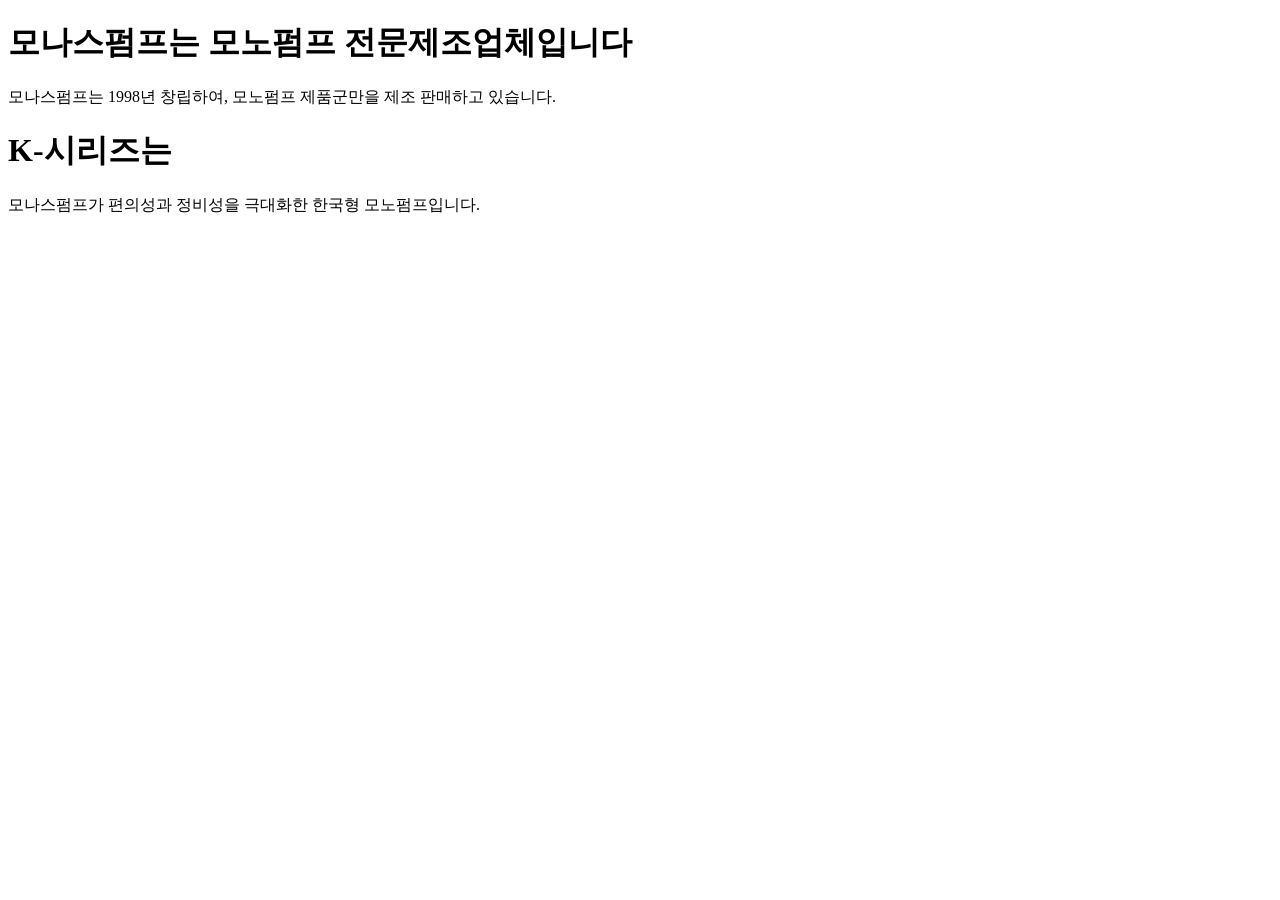
==== index.html @ 103b607b "test" ====
<!DOCTYPE html>
<html lang="ko">
<head>
    <meta charset="UTF-8">
    <meta name="viewport" content="width=device-width, initial-scale=1.0">
    <meta name="robots" content="noindex, nofollow">
    <title>모나스펌프 신규 홈페이지</title>
</head>
<body>
    <h1>모나스펌프는 모노펌프 전문제조업체입니다</h1>
    <div>모나스펌프는 1998년 창립하여, 모노펌프 제품군만을 제조 판매하고 있습니다.</div>
    <h1>K-시리즈는</h1>
    <div>모나스펌프가 편의성과 정비성을 극대화한 한국형 모노펌프입니다.</div>
</body>
</html>
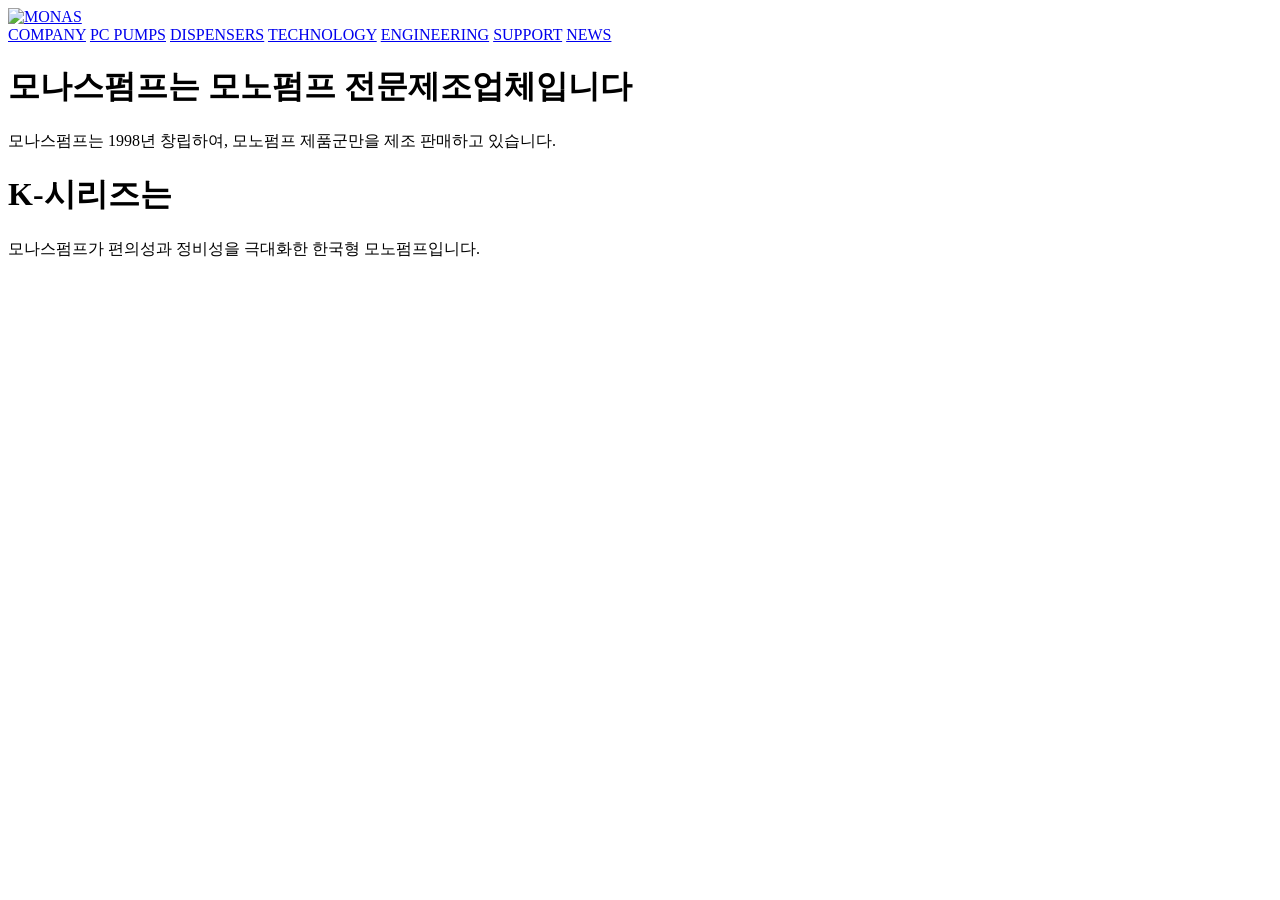
==== commit c41f55ec: "gnb" ====
--- a/index.html
+++ b/index.html
@@ -7,9 +7,13 @@
     <title>모나스펌프 신규 홈페이지</title>
 </head>
 <body>
-    <h1>모나스펌프는 모노펌프 전문제조업체입니다</h1>
-    <div>모나스펌프는 1998년 창립하여, 모노펌프 제품군만을 제조 판매하고 있습니다.</div>
-    <h1>K-시리즈는</h1>
-    <div>모나스펌프가 편의성과 정비성을 극대화한 한국형 모노펌프입니다.</div>
+    <div id="header-container"></div>
+    <main>
+        <h1>모나스펌프는 모노펌프 전문제조업체입니다</h1>
+        <div>모나스펌프는 1998년 창립하여, 모노펌프 제품군만을 제조 판매하고 있습니다.</div>
+        <h1>K-시리즈는</h1>
+        <div>모나스펌프가 편의성과 정비성을 극대화한 한국형 모노펌프입니다.</div>
+    </main>
+    <script src="assets/js/include.js"></script>
 </body>
 </html>
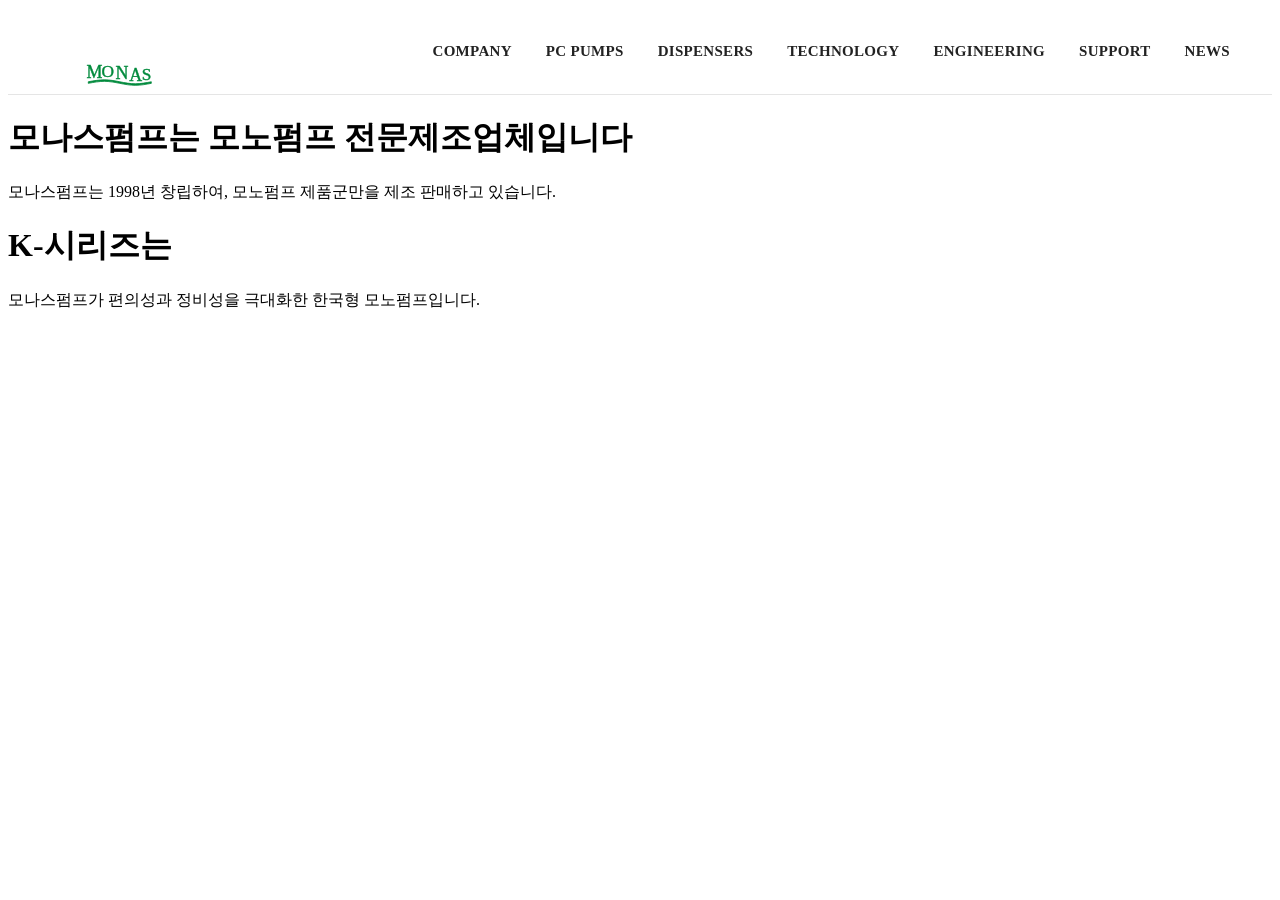
==== commit d1309c5e: "style.css" ====
--- a/index.html
+++ b/index.html
@@ -4,6 +4,7 @@
     <meta charset="UTF-8">
     <meta name="viewport" content="width=device-width, initial-scale=1.0">
     <meta name="robots" content="noindex, nofollow">
+    <link rel="stylesheet" href="css/style.css">
     <title>모나스펌프 신규 홈페이지</title>
 </head>
 <body>
--- a/css/style.css
+++ b/css/style.css
@@ -0,0 +1,41 @@
+.site-header {
+  width: 100%;
+  height: 86px;
+  background: #fff;
+  border-bottom: 1px solid #e5e5e5;
+}
+
+.header-inner {
+  max-width: 1440px;
+  height: 100%;
+  margin: 0 auto;
+  padding: 0 42px;
+  display: flex;
+  align-items: center;
+  justify-content: space-between;
+}
+
+.logo img {
+  width: 170px;
+  height: auto;
+  display: block;
+}
+
+.gnb {
+  display: flex;
+  align-items: center;
+  gap: 34px;
+}
+
+.gnb a {
+  font-size: 15px;
+  font-weight: 700;
+  letter-spacing: 0.02em;
+  color: #222;
+  text-decoration: none;
+  white-space: nowrap;
+}
+
+.gnb a:hover {
+  color: #008a3d;
+}
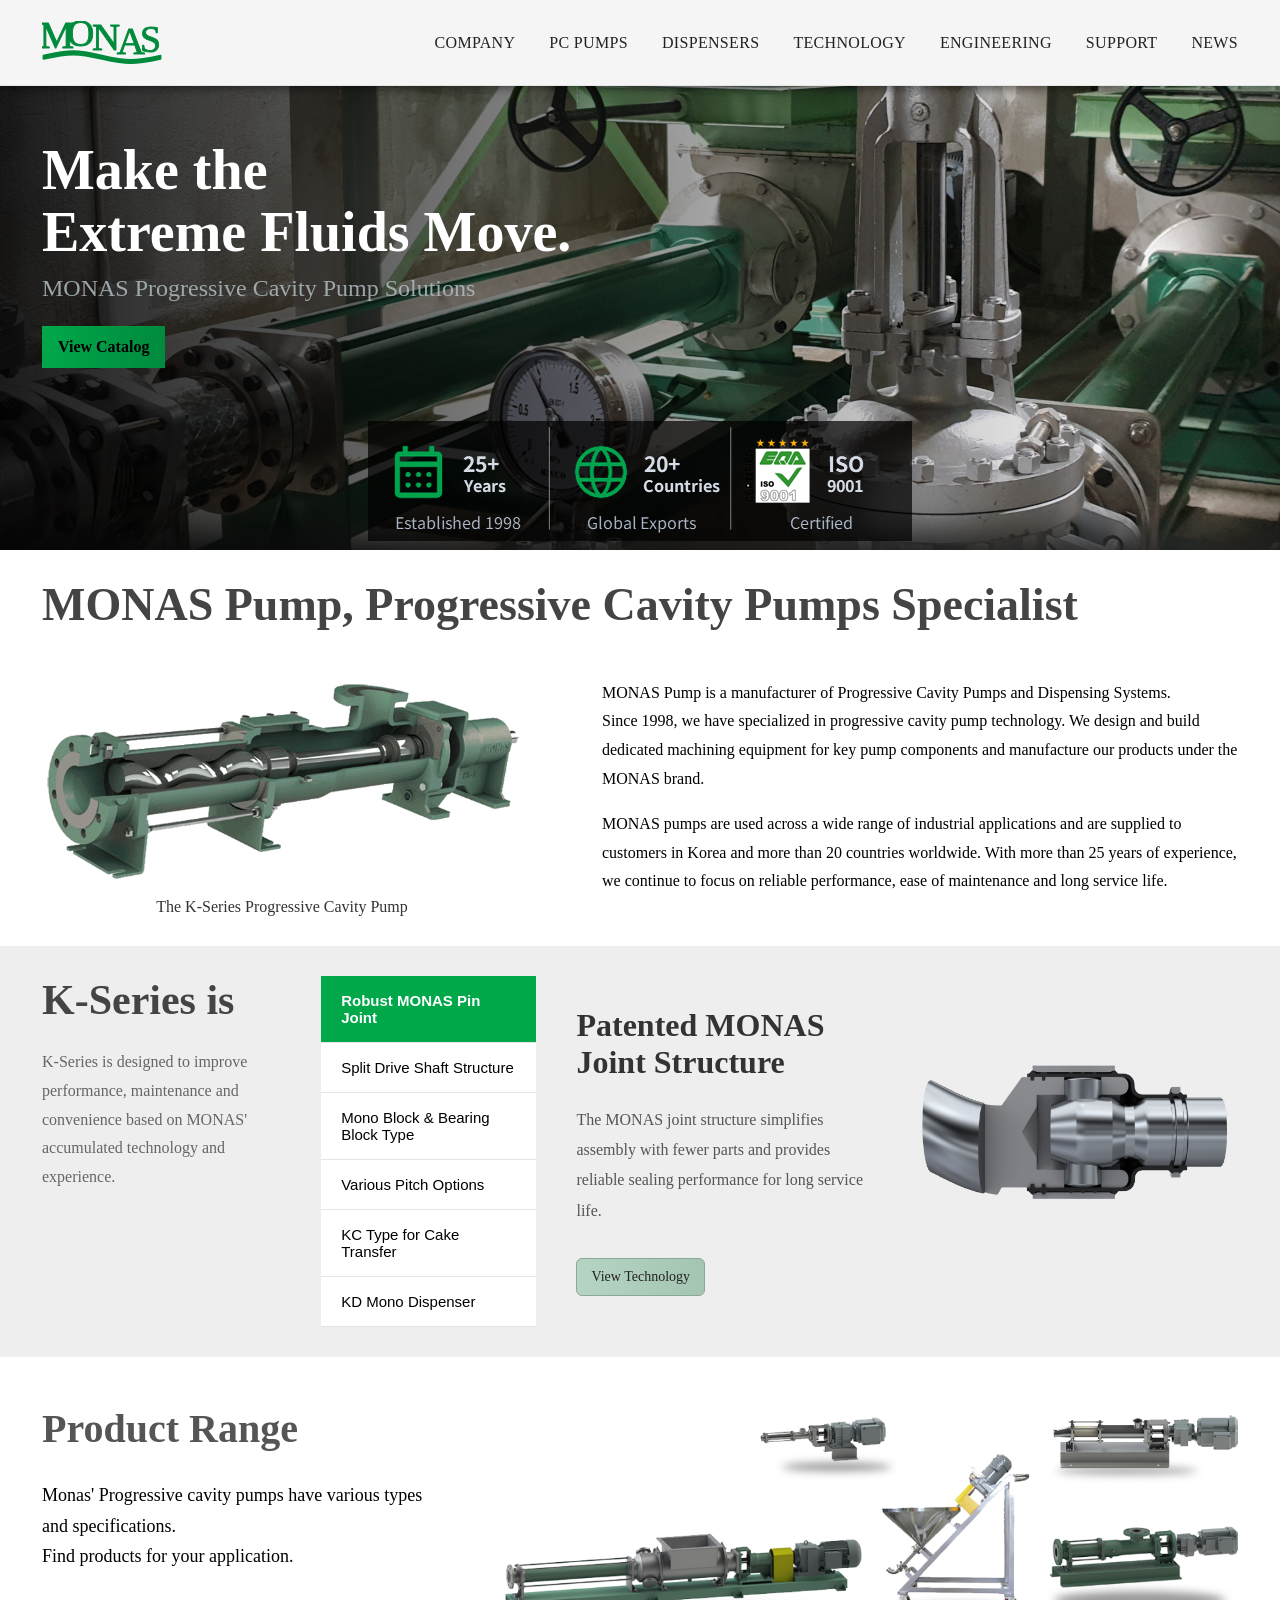
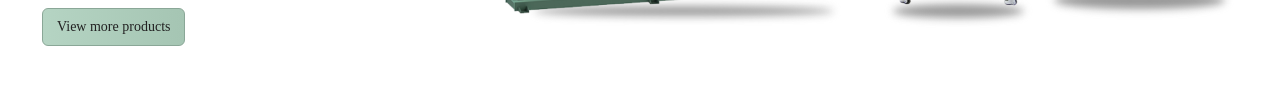
==== commit e8ac59ba: "main proto" ====
--- a/index.html
+++ b/index.html
@@ -4,17 +4,99 @@
     <meta charset="UTF-8">
     <meta name="viewport" content="width=device-width, initial-scale=1.0">
     <meta name="robots" content="noindex, nofollow">
-    <link rel="stylesheet" href="css/style.css">
+    <link rel="stylesheet" href="/assets/css/style.css">
     <title>모나스펌프 신규 홈페이지</title>
 </head>
 <body>
     <div id="header-container"></div>
-    <main>
-        <h1>모나스펌프는 모노펌프 전문제조업체입니다</h1>
-        <div>모나스펌프는 1998년 창립하여, 모노펌프 제품군만을 제조 판매하고 있습니다.</div>
-        <h1>K-시리즈는</h1>
-        <div>모나스펌프가 편의성과 정비성을 극대화한 한국형 모노펌프입니다.</div>
+    <main class="main">
+        <section class="hero">
+            <div class="container">
+                <div class="hero-content">
+                    <h1>Make the<br>Extreme Fluids Move.</h1>
+                    <p>MONAS Progressive Cavity Pump Solutions</p>
+                    <a href="/support/" class="btn">View Catalog</a>
+                </div>
+            </div>
+        </section>
+        <section class="intro">
+            <div class="container">
+                <div class="intro-header">
+                    <h2>MONAS Pump, Progressive Cavity Pumps Specialist</h2>
+                </div>
+                <div class="intro-body">
+                    <div class="intro-image">
+                        <img src="/assets/img/main_gif.gif" alt="MONAS K-Series Progressive Cavity Pump">
+                        <p>The K-Series Progressive Cavity Pump</p>
+                    </div>
+                    <div class="intro-content">
+                        <p>MONAS Pump is a manufacturer of Progressive Cavity Pumps and Dispensing Systems.<br>
+                        Since 1998, we have specialized in progressive cavity pump technology.
+                        We design and build dedicated machining equipment for key pump components and manufacture our products under the MONAS brand.</p>
+                        <p>MONAS pumps are used across a wide range of industrial applications and are supplied to customers in Korea and more than 20 countries worldwide. With more than 25 years of experience, we continue to focus on reliable performance, ease of maintenance and long service life.</p>
+                    </div>
+                </div>
+            </div>
+        </section>
+        <section class="k-series">
+            <div class="container k-series-layout">
+
+                <div class="k-series-intro">
+                    <h2>K-Series is</h2>
+                    <p>
+                        K-Series is designed to improve performance, maintenance and convenience based on MONAS' accumulated technology and experience.
+                    </p>
+                </div>
+
+                <div class="k-series-tabs">
+                    <button class="active">Robust MONAS Pin Joint</button>
+                    <button>Split Drive Shaft Structure</button>
+                    <button>Mono Block & Bearing Block Type</button>
+                    <button>Various Pitch Options</button>
+                    <button>KC Type for Cake Transfer</button>
+                    <button>KD Mono Dispenser</button>
+                </div>
+
+                <div class="k-series-detail">
+                    <div class="k-series-text">
+                        <h3>Patented MONAS Joint Structure</h3>
+                        <p>
+                            The MONAS joint structure simplifies assembly with fewer parts and provides reliable sealing performance for long service life.
+                        </p>
+                        <a href="/technology/" class="btn-outline">View Technology</a>
+                    </div>
+
+                    <div class="k-series-image">
+                        <img src="/assets/img/k-series/joint.png" alt="MONAS joint structure">
+                    </div>
+                </div>
+
+            </div>
+        </section>
+        <section class="product-range">
+            <div class="container product-range-layout">
+
+                <div class="product-range-content">
+                    <h2>Product Range</h2>
+
+                    <p>
+                        Monas' Progressive cavity pumps have various types and specifications.<br>
+                        Find products for your application.
+                    </p>
+
+                    <a href="/pc-pumps/" class="btn-outline">
+                        View more products
+                    </a>
+                </div>
+
+                <div class="product-range-image">
+                    <img src="/assets/img/products/range.png" alt="K-Series Product Range">
+                </div>
+
+            </div>
+        </section>
     </main>
-    <script src="assets/js/include.js"></script>
+    <div id="footer-container"></div>
+    <script src="/assets/js/include.js"></script>
 </body>
 </html>
--- a/assets/css/style.css
+++ b/assets/css/style.css
@@ -0,0 +1,288 @@
+* {
+    margin: 0;
+    padding: 0;
+    box-sizing: border-box;
+}
+
+.site-header {
+  position: fixed;
+  top: 0;
+  left: 0;
+  z-index: 1000;
+  width: 100%;
+  height: 86px;
+  background: #f5f5f5;
+  border-bottom: 1px solid #e5e5e5;
+  box-shadow: 0 2px 10px rgba(0,0,0,0.5);
+}
+
+.container {
+  max-width: 1440px;
+  margin: 0 auto;
+  padding-left: 42px;
+  padding-right: 42px;
+}
+
+.header-inner {
+  height: 100%;
+  display: flex;
+  align-items: center;
+  justify-content: space-between;
+}
+
+.logo img {
+  width: 120px;
+  height: auto;
+  display: block;
+}
+
+.gnb {
+  display: flex;
+  align-items: center;
+  gap: 34px;
+}
+
+.gnb a {
+  font-size: 16px;
+  font-weight: 500;
+  letter-spacing: 0.02em;
+  color: #222;
+  text-decoration: none;
+  white-space: nowrap;
+}
+
+.gnb a:hover {
+  color: #008a3d;
+}
+
+.hero {
+  min-height: 550px;
+  background-image: url("/assets/img/hero/mv.png");
+  background-size: cover;
+  background-position: center;
+}
+
+.hero .container {
+  height: 550px;
+  display: flex;
+  align-items: flex-start;
+  padding-top: 140px;
+}
+
+.hero-content {
+  max-width: 650px;
+}
+
+.hero-content h1 {
+  font-size: 56px;
+  font-weight: 800;
+  line-height: 1.1;
+  color: white;
+  margin-bottom: 12px;
+}
+
+.hero-content p {
+    font-size: 24px;
+    color: rgba(178, 188, 190, 0.85);
+    margin-bottom: 24px;
+}
+
+.btn {
+  display: inline-block;
+  padding: 12px 16px;
+  background: linear-gradient(
+  90deg,
+  #00a84a,
+  #008a3d
+);
+  color: #000;
+  font-size: 16px;
+  font-weight: 700;
+  text-decoration: none;
+  border-radius: none;
+  transition: 0.2s ease;
+}
+
+.btn:hover {
+  background: #006f31;
+}
+
+.btn-outline {
+  display: inline-block;
+  padding: 10px 14px;
+  border: 1px solid #8aa797;
+  border-radius: 6px;
+  background: linear-gradient(
+  90deg,
+  #b5d4c3,
+  #a5c5b3
+  );
+  color: #222;
+  font-size: 14px;
+  font-weight: 400;
+  text-decoration: none;
+  border-radius: none;
+  transition: 0.2s ease;
+}
+
+.intro {
+  background-color: #fff;
+  padding: 30px 0;
+}
+
+.intro-header h2 {
+  font-size: 46px;
+  font-weight: 800;
+  line-height: 1.1;
+  color: #444;
+  margin-bottom: 48px;
+}
+
+.intro-body {
+  display: flex;
+  align-items: flex-start;
+  gap: 80px;
+}
+
+.intro-image {
+  font-size: 16px;
+  text-align: center;
+  color: #333;
+}
+
+.intro-image img {
+  width: 480px;
+  height: auto;
+  display: block;
+  margin-bottom: 12px;
+}
+
+.intro-content {
+  flex: 1;
+  line-height: 1.8;
+}
+
+.intro-content p {
+    margin-bottom: 16px;
+}
+
+.k-series {
+    padding: 30px 0;
+    background: #eee;
+}
+
+.k-series-layout {
+    display: flex;
+    gap: 40px;
+}
+
+.k-series-intro {
+    flex: 0 0 20%;
+}
+
+.k-series-intro h2 {
+    font-size: 42px;
+    font-weight: 800;
+    color: #444;
+    margin-bottom: 24px;
+}
+
+.k-series-intro p {
+    line-height: 1.8;
+    color: #666;
+}
+
+.k-series-tabs {
+    flex: 0 0 18%;
+}
+
+.k-series-tabs button {
+    width: 100%;
+    padding: 16px 20px;
+
+    text-align: left;
+
+    border: 0;
+    border-bottom: 1px solid #e5e5e5;
+
+    background: white;
+
+    font-size: 15px;
+    cursor: pointer;
+}
+
+.k-series-tabs button.active {
+    background: #00a84a;
+    color: white;
+    font-weight: 700;
+}
+
+.k-series-detail {
+    flex: 1;
+
+    display: flex;
+    align-items: center;
+    gap: 40px;
+}
+
+.k-series-text {
+    flex: 0 0 45%;
+}
+
+.k-series-text h3 {
+    font-size: 32px;
+    margin-bottom: 24px;
+    color: #333;
+}
+
+.k-series-text p {
+    line-height: 1.9;
+    color: #555;
+    margin-bottom: 32px;
+}
+
+.k-series-image {
+    flex: 1;
+}
+
+.k-series-image img {
+    width: 100%;
+    display: block;
+}
+
+.product-range {
+    background: #fff;
+    padding: 48px 0;
+}
+
+.product-range-layout {
+    display: flex;
+    align-items: center;
+    gap: 80px;
+}
+
+.product-range-content {
+    flex: 0 0 32%;
+}
+
+.product-range-content h2 {
+    font-size: 40px;
+    font-weight: 800;
+    color: #555;
+    margin-bottom: 28px;
+}
+
+.product-range-content p {
+    font-size: 18px;
+    line-height: 1.7;
+    margin-bottom: 36px;
+}
+
+.product-range-image {
+    flex: 1;
+}
+
+.product-range-image img {
+    width: 100%;
+    display: block;
+}
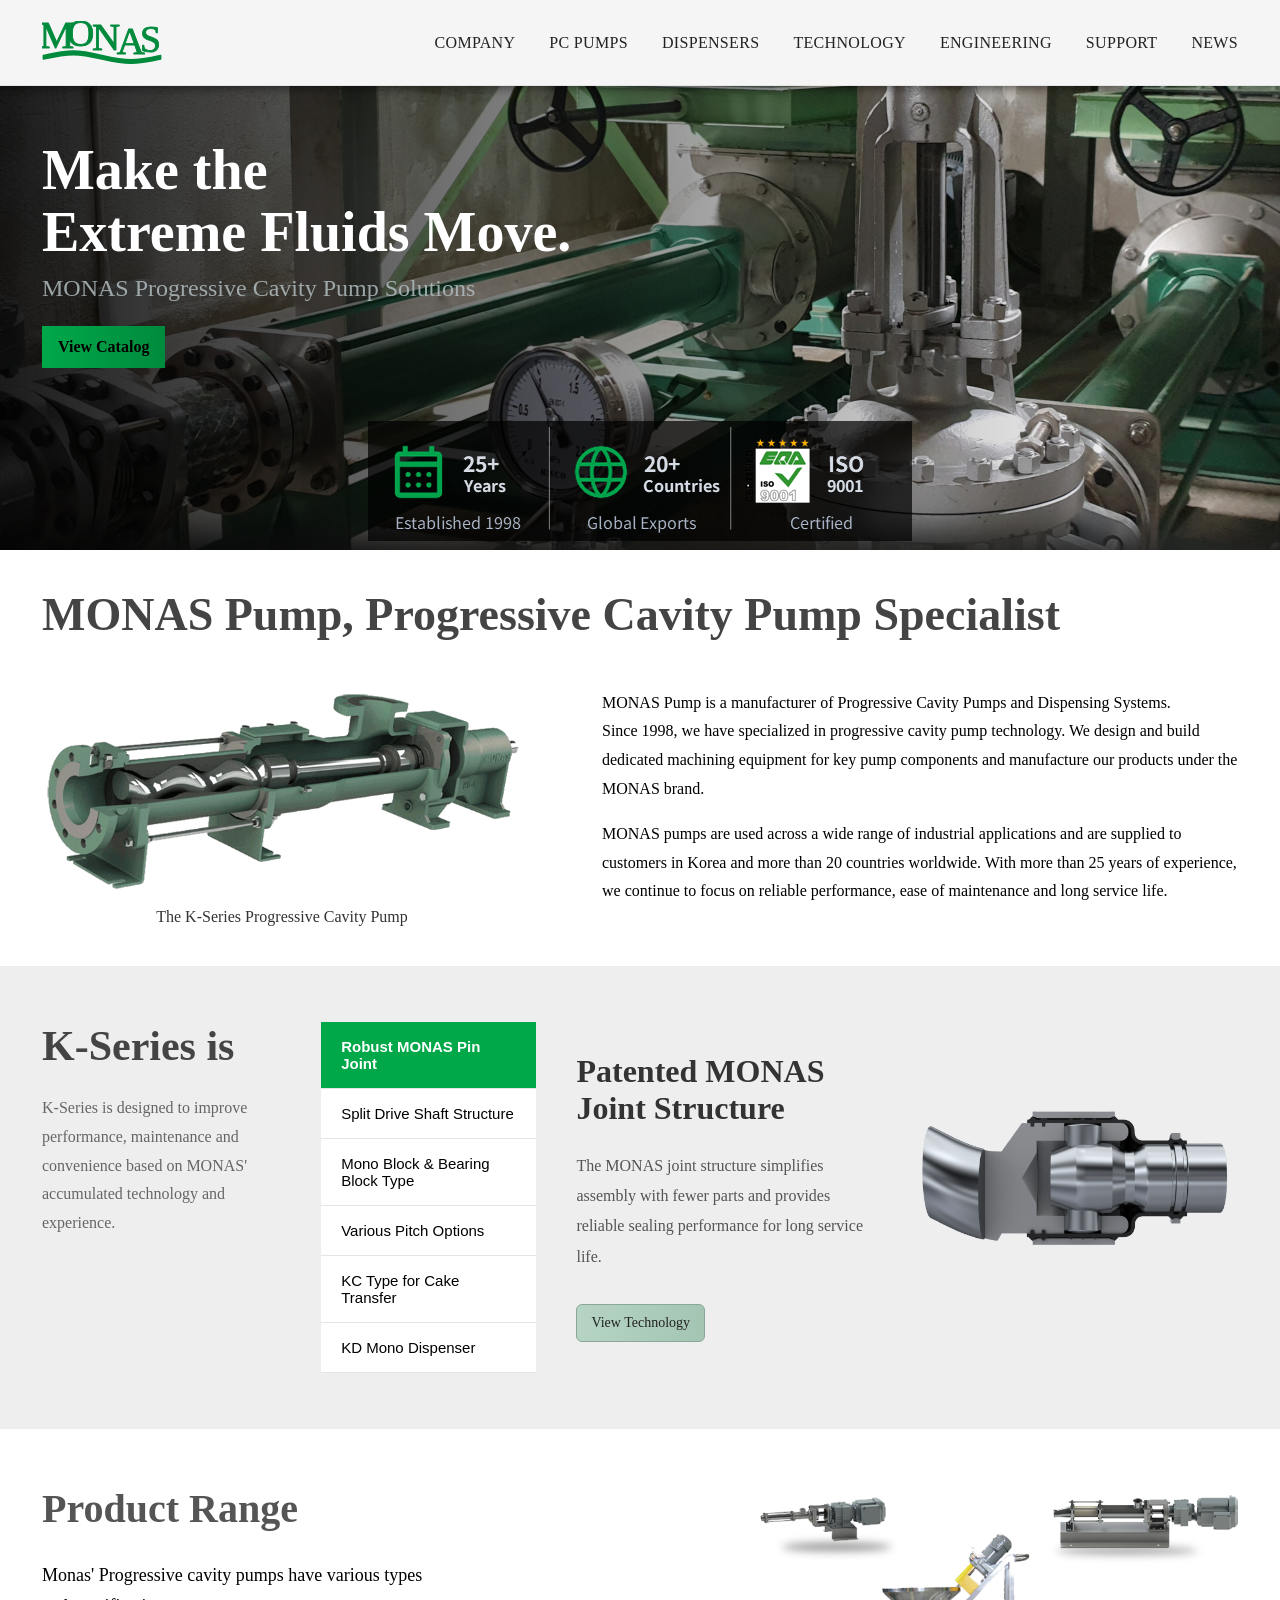
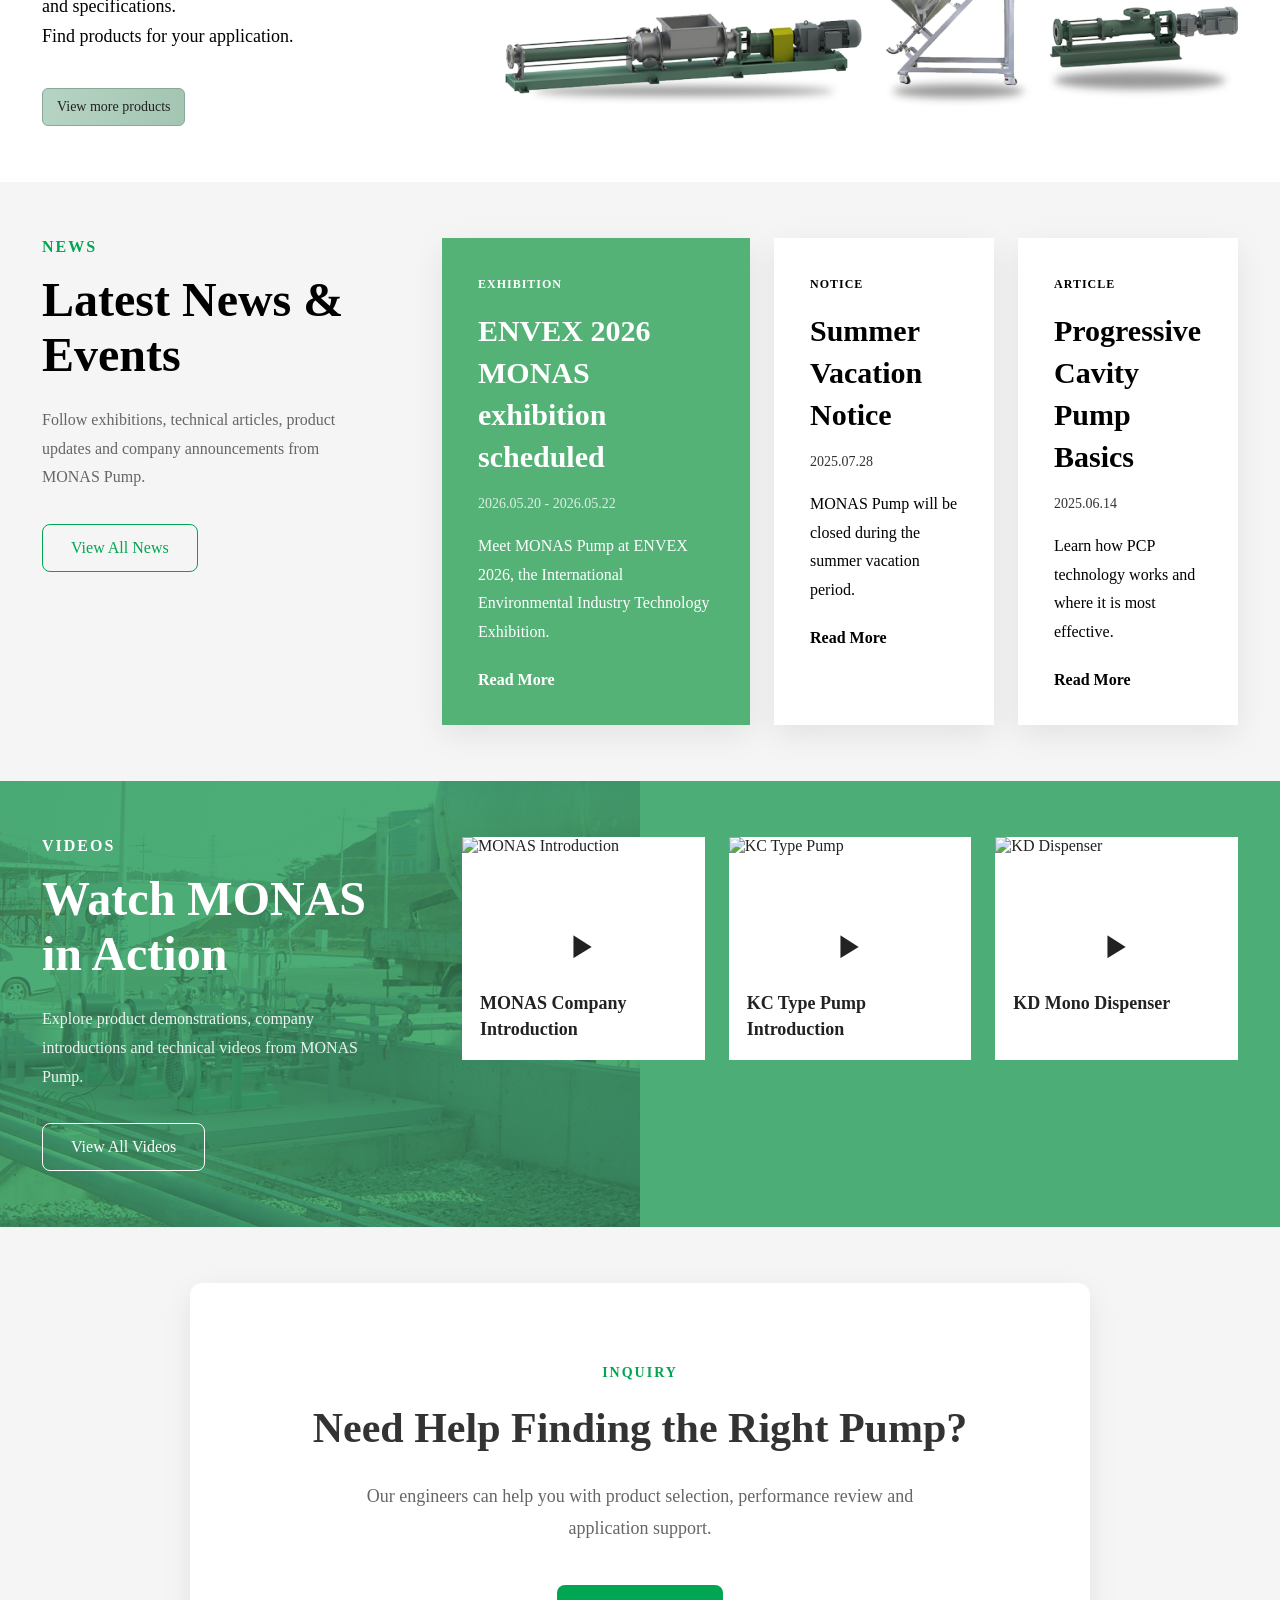
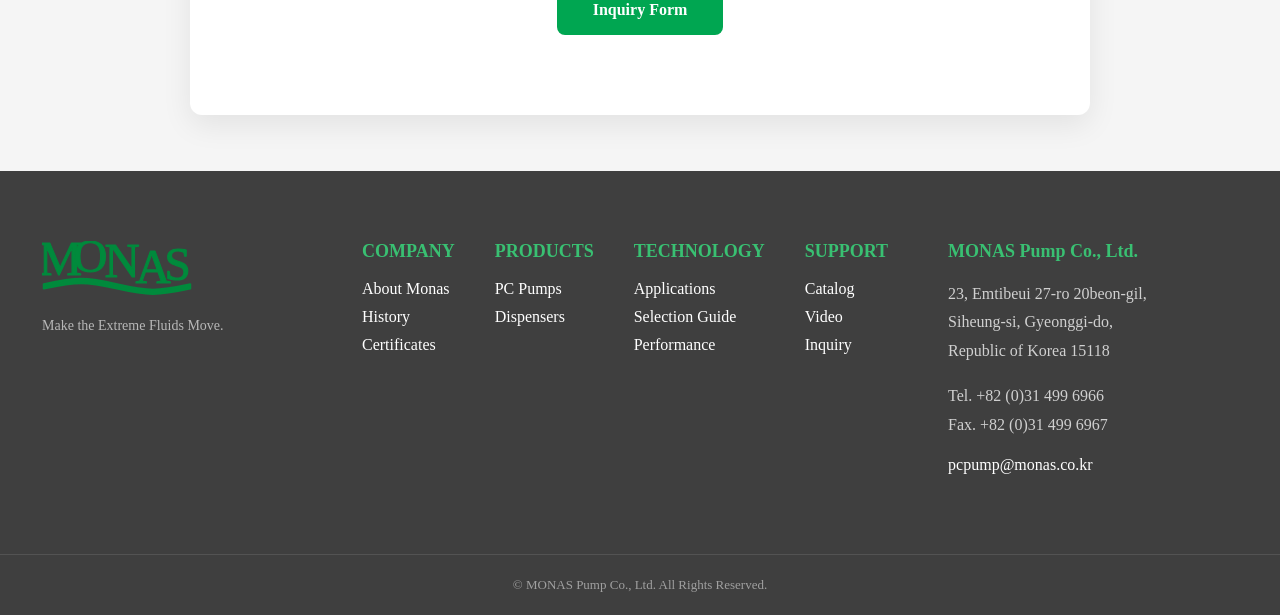
==== commit 2e9ddd29: "sub proto" ====
--- a/index.html
+++ b/index.html
@@ -22,7 +22,7 @@
         <section class="intro">
             <div class="container">
                 <div class="intro-header">
-                    <h2>MONAS Pump, Progressive Cavity Pumps Specialist</h2>
+                    <h2>MONAS Pump, Progressive Cavity Pump Specialist</h2>
                 </div>
                 <div class="intro-body">
                     <div class="intro-image">
@@ -95,6 +95,174 @@
 
             </div>
         </section>
+        <section class="news-section">
+            <div class="container news-grid">
+
+                <div class="news-intro">
+                <span class="section-label">NEWS</span>
+
+                <h2>Latest News & Events</h2>
+
+                <p>
+                    Follow exhibitions, technical articles,
+                    product updates and company announcements
+                    from MONAS Pump.
+                </p>
+
+                <a href="/news/" class="btn-news">
+                    View All News
+                </a>
+                </div>
+
+                <div class="news-cards">
+
+                <article class="news-card featured">
+                    <span class="news-category">EXHIBITION</span>
+
+                    <h3>
+                    ENVEX 2026 MONAS
+                    exhibition scheduled
+                    </h3>
+
+                    <div class="news-date">
+                    2026.05.20 - 2026.05.22
+                    </div>
+
+                    <p>
+                    Meet MONAS Pump at ENVEX 2026,
+                    the International Environmental Industry
+                    Technology Exhibition.
+                    </p>
+
+                    <a href="#">Read More</a>
+                </article>
+
+                <article class="news-card">
+                    <span class="news-category">NOTICE</span>
+
+                    <h3>
+                    Summer Vacation Notice
+                    </h3>
+
+                    <div class="news-date">
+                    2025.07.28
+                    </div>
+
+                    <p>
+                    MONAS Pump will be closed during
+                    the summer vacation period.
+                    </p>
+
+                    <a href="#">Read More</a>
+                </article>
+
+                <article class="news-card">
+                    <span class="news-category">ARTICLE</span>
+
+                    <h3>
+                    Progressive Cavity Pump Basics
+                    </h3>
+
+                    <div class="news-date">
+                    2025.06.14
+                    </div>
+
+                    <p>
+                    Learn how PCP technology works
+                    and where it is most effective.
+                    </p>
+
+                    <a href="#">Read More</a>
+                </article>
+
+                </div>
+
+            </div>
+        </section>
+        <section class="video-section">
+
+            <div class="container video-grid">
+
+                <div class="video-intro">
+
+                <span class="section-label">VIDEOS</span>
+
+                <h2>Watch MONAS in Action</h2>
+
+                <p>
+                    Explore product demonstrations,
+                    company introductions and technical videos
+                    from MONAS Pump.
+                </p>
+
+                <a href="/support/video/" class="btn-video">
+                    View All Videos
+                </a>
+
+                </div>
+
+                <div class="video-list">
+
+                <a href="#" class="video-card">
+                    <img src="/assets/img/video-thumb-01.jpg"
+                        alt="MONAS Introduction">
+
+                    <div class="video-play">▶</div>
+
+                    <h3>MONAS Company Introduction</h3>
+                </a>
+
+                <a href="#" class="video-card">
+                    <img src="/assets/img/video-thumb-02.jpg"
+                        alt="KC Type Pump">
+
+                    <div class="video-play">▶</div>
+
+                    <h3>KC Type Pump Introduction</h3>
+                </a>
+
+                <a href="#" class="video-card">
+                    <img src="/assets/img/video-thumb-03.jpg"
+                        alt="KD Dispenser">
+
+                    <div class="video-play">▶</div>
+
+                    <h3>KD Mono Dispenser</h3>
+                </a>
+
+                </div>
+
+            </div>
+
+        </section>
+        <section class="inquiry-section">
+
+            <div class="container">
+
+                <div class="inquiry-card">
+
+                    <span class="section-label">
+                        INQUIRY
+                    </span>
+
+                    <h2>
+                        Need Help Finding the Right Pump?
+                    </h2>
+
+                    <p>
+                        Our engineers can help you with product selection,
+                        performance review and application support.
+                    </p>
+
+                    <a href="/support/inquiry/" class="btn-inquiry">
+                        Inquiry Form
+                    </a>
+
+                </div>
+
+            </div>
+
+        </section>
     </main>
     <div id="footer-container"></div>
     <script src="/assets/js/include.js"></script>
--- a/assets/css/style.css
+++ b/assets/css/style.css
@@ -53,6 +53,113 @@
 
 .gnb a:hover {
   color: #008a3d;
+}
+
+.site-footer {
+  background: #3f3f3f;
+  color: #ffffff;
+}
+
+.footer-inner {
+  max-width: 1440px;
+  margin: 0 auto;
+  padding: 70px 42px;
+  display: grid;
+  grid-template-columns: 260px 1fr 320px;
+  gap: 60px;
+}
+
+.footer-brand img {
+  width: 150px;
+  margin-bottom: 16px;
+}
+
+.footer-slogan {
+  color: #b8b8b8;
+  font-size: 14px;
+  line-height: 1.6;
+}
+
+.footer-links {
+  display: grid;
+  grid-template-columns: repeat(4, 1fr);
+  gap: 40px;
+}
+
+.footer-links h4,
+.footer-contact h4 {
+  color: #39c072;
+  font-size: 18px;
+  margin-bottom: 18px;
+}
+
+.footer-links a,
+.footer-contact a {
+  display: block;
+  color: #ffffff;
+  text-decoration: none;
+  margin-bottom: 10px;
+  transition: opacity .2s;
+}
+
+.footer-links a:hover,
+.footer-contact a:hover {
+  opacity: 0.7;
+}
+
+.footer-contact p {
+  color: #d0d0d0;
+  line-height: 1.8;
+  margin-bottom: 16px;
+}
+
+.footer-bottom {
+  border-top: 1px solid rgba(255,255,255,0.1);
+  text-align: center;
+  padding: 22px;
+  color: #a0a0a0;
+  font-size: 13px;
+}
+
+#company-tabs-container {
+  position: sticky;
+  top: 86px;
+  z-index: 900;
+}
+
+#pc-pumps-tabs-container {
+  position: sticky;
+  top: 86px;
+  z-index: 900;
+}
+
+
+.sub-tabs {
+  background: #ffffff;
+  border-bottom: 1px solid #e5e5e5;
+}
+
+.sub-tabs-inner {
+  display: flex;
+  gap: 8px;
+  overflow-x: auto;
+  white-space: nowrap;
+}
+
+.sub-tabs a {
+  display: inline-block;
+  padding: 18px 22px;
+  color: #444;
+  text-decoration: none;
+  font-size: 15px;
+  font-weight: 600;
+  border-bottom: 3px solid transparent;
+}
+
+.sub-tabs a:hover,
+.sub-tabs a.active {
+  color: #008a3d;
+  border-bottom-color: #008a3d;
 }
 
 .hero {
@@ -127,7 +234,7 @@
 
 .intro {
   background-color: #fff;
-  padding: 30px 0;
+  padding: 40px 0;
 }
 
 .intro-header h2 {
@@ -167,7 +274,7 @@
 }
 
 .k-series {
-    padding: 30px 0;
+    padding: 56px 0;
     background: #eee;
 }
 
@@ -252,7 +359,7 @@
 
 .product-range {
     background: #fff;
-    padding: 48px 0;
+    padding: 56px 0;
 }
 
 .product-range-layout {
@@ -285,4 +392,408 @@
 .product-range-image img {
     width: 100%;
     display: block;
-}+}
+
+.news-section {
+  padding: 56px 0;
+  background: #f5f5f5;
+}
+
+.news-grid {
+  display: grid;
+  grid-template-columns: 320px 1fr;
+  gap: 80px;
+  align-items: start;
+}
+
+.news-intro h2 {
+  font-size: 48px;
+  margin: 16px 0 24px;
+}
+
+.news-intro p {
+  line-height: 1.8;
+  color: #666;
+  margin-bottom: 32px;
+}
+
+.section-label {
+  color: #00a651;
+  font-weight: 700;
+  letter-spacing: 2px;
+}
+
+.btn-news {
+  display: inline-block;
+  padding: 14px 28px;
+  border: 1px solid #00a651;
+  border-radius: 8px;
+  color: #00a651;
+  text-decoration: none;
+}
+
+.news-cards {
+  display: grid;
+  grid-template-columns: 1.4fr 1fr 1fr;
+  gap: 24px;
+}
+
+.news-card {
+  background: #ffffff;
+  padding: 36px;
+  min-height: 320px;
+  box-shadow: 0 10px 30px rgba(0,0,0,0.08);
+}
+
+.news-card.featured {
+  background: #54b277;
+  color: #ffffff;
+}
+
+.news-category {
+  font-size: 12px;
+  font-weight: 700;
+  letter-spacing: 1px;
+}
+
+.news-card h3 {
+  margin: 18px 0;
+  line-height: 1.4;
+  font-size: 30px;
+}
+
+.news-date {
+  margin-bottom: 20px;
+  font-size: 14px;
+  opacity: .8;
+}
+
+.news-card p {
+  line-height: 1.8;
+  margin-bottom: 24px;
+}
+
+.news-card a {
+  color: inherit;
+  text-decoration: none;
+  font-weight: 600;
+}
+
+.video-section {
+    padding: 56px 0;
+    background-image: url("/assets/img/m_video_bg.png");
+    background-size: cover;
+    background-position: left center;
+    background-repeat: no-repeat;
+}
+
+.video-intro .section-label {
+  color: #ffffff;
+  font-weight: 700;
+  letter-spacing: 2px;
+}
+
+.video-grid {
+  display: grid;
+  grid-template-columns: 340px 1fr;
+  gap: 80px;
+  align-items: start;
+}
+
+.video-intro {
+  color: #fff;
+}
+
+.video-intro h2 {
+  margin: 16px 0 24px;
+  font-size: 48px;
+}
+
+.video-intro p {
+  line-height: 1.8;
+  opacity: .9;
+  margin-bottom: 32px;
+}
+
+.btn-video {
+  display: inline-block;
+  padding: 14px 28px;
+  border: 1px solid #fff;
+  border-radius: 8px;
+  color: #fff;
+  text-decoration: none;
+}
+
+.video-list {
+  display: grid;
+  grid-template-columns: repeat(3, 1fr);
+  gap: 24px;
+}
+
+.video-card {
+  position: relative;
+  text-decoration: none;
+  color: #222;
+  background: #fff;
+  overflow: hidden;
+}
+
+.video-card img {
+  width: 100%;
+  aspect-ratio: 16 / 9;
+  object-fit: cover;
+  display: block;
+}
+
+.video-card h3 {
+  padding: 18px;
+  font-size: 18px;
+  line-height: 1.4;
+}
+
+.video-play {
+  position: absolute;
+  top: 50%;
+  left: 50%;
+  width: 72px;
+  height: 72px;
+  transform: translate(-50%, -50%);
+  border-radius: 50%;
+  background: rgba(255,255,255,.9);
+  display: flex;
+  align-items: center;
+  justify-content: center;
+  font-size: 28px;
+}
+
+.inquiry-section {
+    padding: 56px 0;
+    background: #f5f5f5;
+}
+
+.inquiry-card {
+    max-width: 900px;
+    margin: 0 auto;
+
+    background: #ffffff;
+    border-radius: 12px;
+
+    padding: 80px;
+
+    text-align: center;
+
+    box-shadow:
+        0 10px 30px rgba(0,0,0,0.08);
+}
+
+.inquiry-card .section-label {
+    display: inline-block;
+
+    margin-bottom: 20px;
+
+    color: #00a651;
+
+    font-size: 14px;
+    font-weight: 700;
+    letter-spacing: 2px;
+}
+
+.inquiry-card h2 {
+    margin-bottom: 24px;
+
+    font-size: 42px;
+    line-height: 1.3;
+
+    color: #333;
+}
+
+.inquiry-card p {
+    max-width: 620px;
+
+    margin: 0 auto 40px;
+
+    font-size: 18px;
+    line-height: 1.8;
+
+    color: #666;
+}
+
+.btn-inquiry {
+    display: inline-block;
+
+    padding: 16px 36px;
+
+    background: #00a651;
+    color: #fff;
+
+    text-decoration: none;
+
+    border-radius: 8px;
+
+    font-weight: 600;
+
+    transition: .2s;
+}
+
+.btn-inquiry:hover {
+    background: #008f47;
+}
+
+.sub-page {
+    padding-top: 86px;
+}
+
+.sub-hero {
+    background: #f5f5f5;
+    padding: 60px 0;
+}
+
+.breadcrumb {
+    color: #888;
+    font-size: 14px;
+    margin-bottom: 20px;
+}
+
+.sub-hero h1 {
+    font-size: 52px;
+    color: #333;
+    margin-bottom: 12px;
+}
+
+.sub-hero p {
+    color: #666;
+    font-size: 20px;
+}
+
+.sub-content {
+    padding: 80px 0;
+}
+
+.about-intro {
+    display: flex;
+    align-items: center;
+    gap: 80px;
+}
+
+.about-text {
+    flex: 1;
+}
+
+.about-text h2 {
+    font-size: 40px;
+    margin-bottom: 24px;
+    color: #008a3d;
+}
+
+.about-text p {
+    line-height: 1.9;
+    margin-bottom: 18px;
+}
+
+.about-image {
+    flex: 0 0 45%;
+}
+
+.about-image img {
+    width: 100%;
+    display: block;
+}
+
+.company-highlight {
+    background: #f5f5f5;
+    padding: 80px 0;
+}
+
+.highlight-grid {
+    display: grid;
+    grid-template-columns: repeat(4, 1fr);
+    gap: 24px;
+}
+
+.highlight-item {
+    background: #fff;
+    text-align: center;
+    padding: 40px 20px;
+}
+
+.highlight-item h3 {
+    font-size: 42px;
+    color: #00a651;
+    margin-bottom: 12px;
+}
+
+.content-section {
+  padding: 90px 0;
+}
+
+.two-column {
+  display: grid;
+  grid-template-columns: 1fr 520px;
+  gap: 60px;
+  align-items: center;
+}
+
+.two-column img {
+  width: 100%;
+  height: auto;
+  display: block;
+}
+
+.content-section h2 {
+  font-size: 48px;
+  color: #009245;
+  margin-bottom: 28px;
+}
+
+.content-section p {
+  font-size: 18px;
+  line-height: 1.8;
+  color: #444;
+}
+
+.content-section ul {
+  margin-top: 24px;
+  padding-left: 20px;
+}
+
+.content-section li {
+  margin-bottom: 10px;
+}
+
+.product-panel {
+  position: relative;
+}
+
+.product-tabs {
+  display: flex;
+  position: sticky;
+  top: 140px;
+  border-bottom: 1px solid #dcdcdc;
+}
+
+.product-tabs a {
+  padding: 18px 32px;
+  border-right: none;
+
+  color: #666;
+  text-decoration: none;
+
+  background: #f7f7f7;
+}
+
+.product-tabs a:last-child {
+  border-right: 1px solid #dcdcdc;
+  border-left: 1px solid #dcdcdc;
+}
+
+.product-tabs a.active {
+  background: #fff;
+  color: #009245;
+  font-weight: 600;
+  border-top: 2px solid #009245;
+}
+
+/*.two-column {
+  padding: 48px 30px 48px 30px;
+  border: 1px solid #dcdcdc;
+}*/
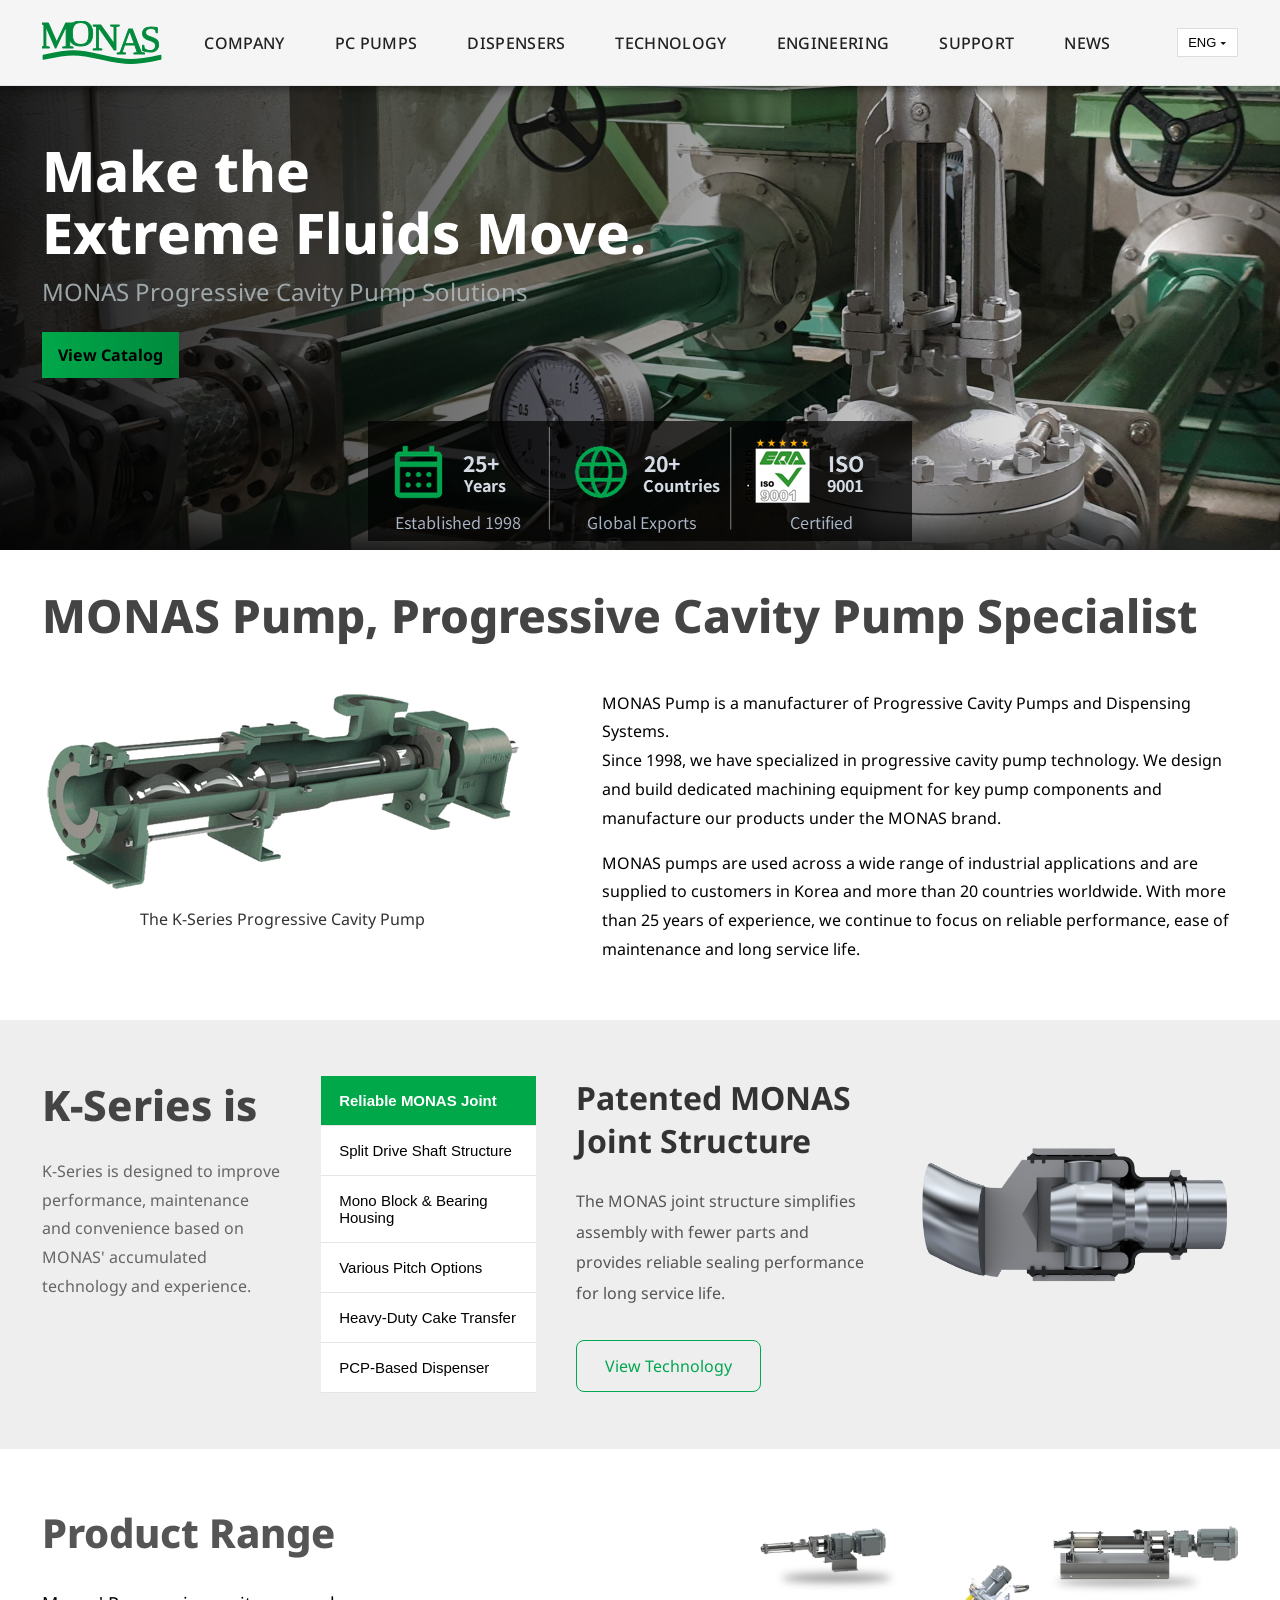
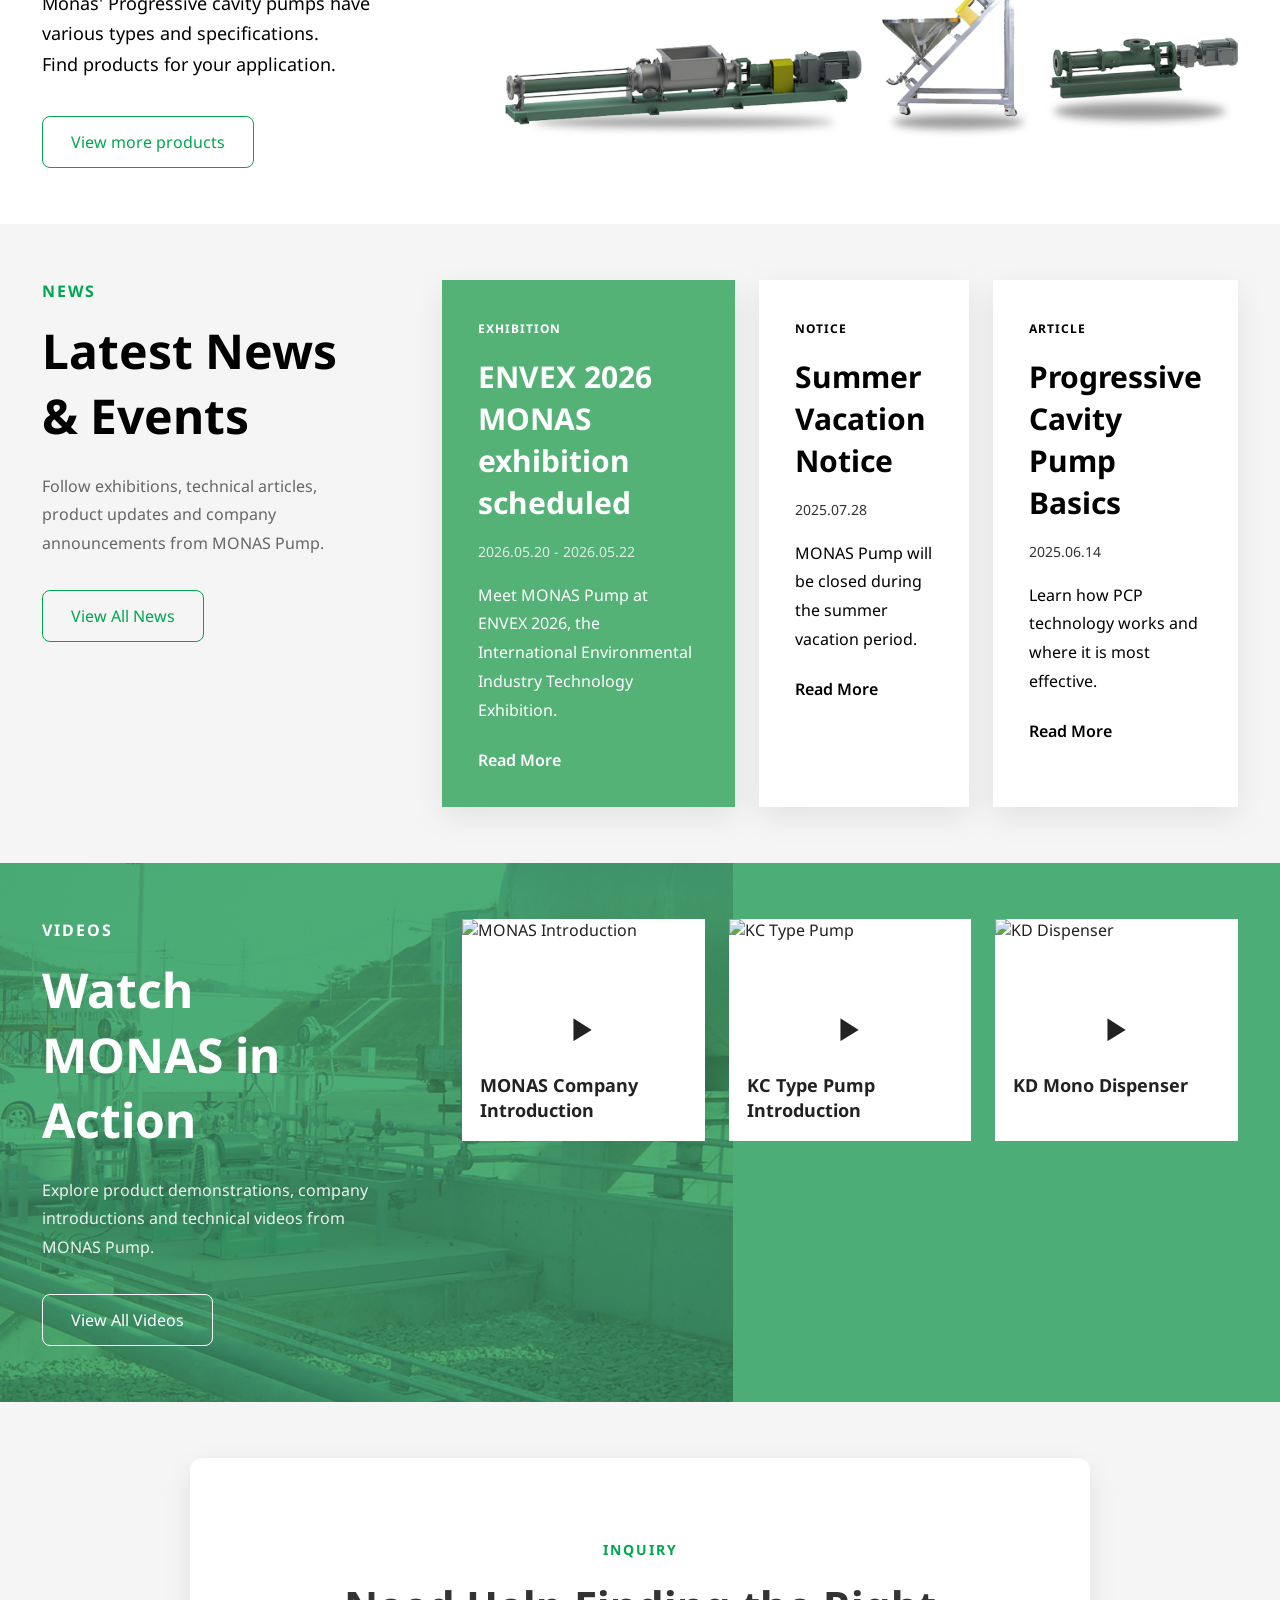
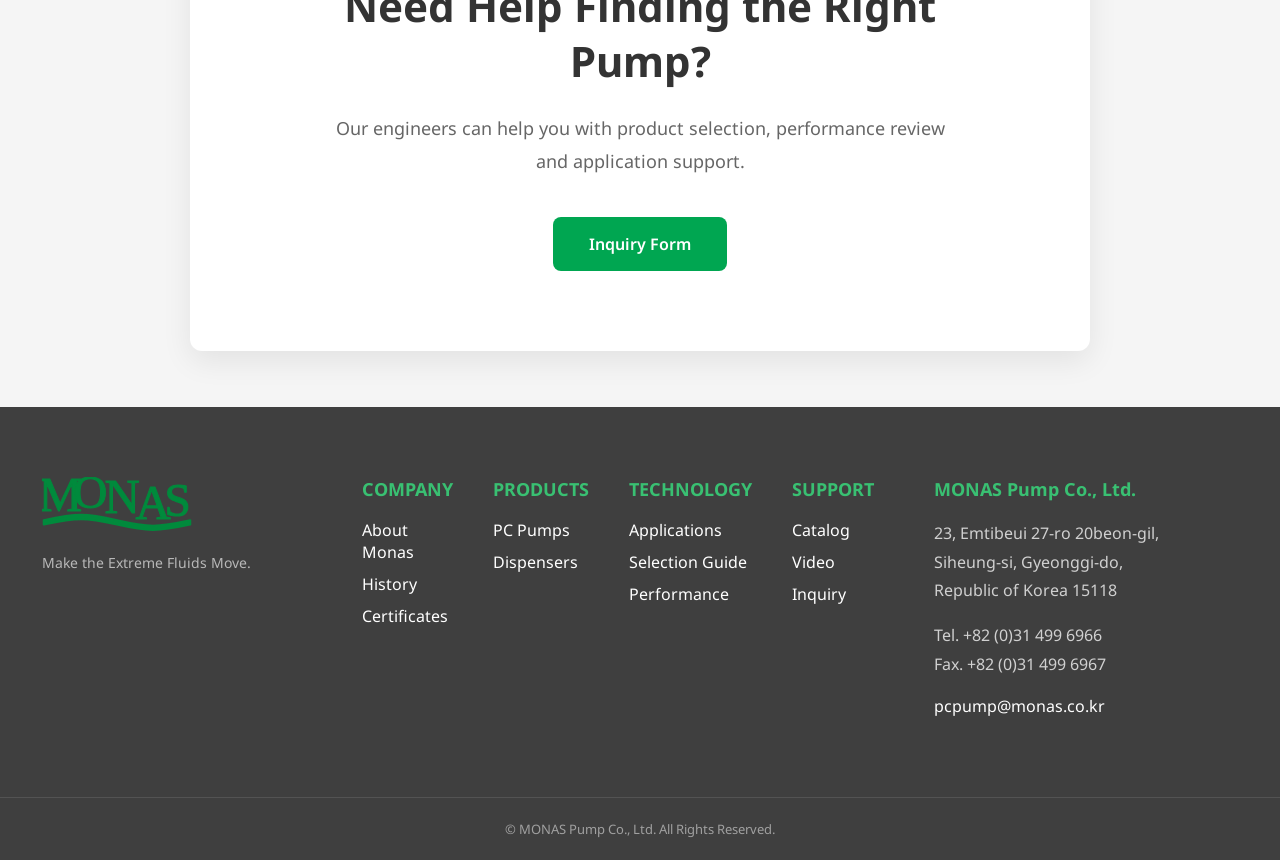
==== commit 22a431bf: "font" ====
--- a/index.html
+++ b/index.html
@@ -4,6 +4,9 @@
     <meta charset="UTF-8">
     <meta name="viewport" content="width=device-width, initial-scale=1.0">
     <meta name="robots" content="noindex, nofollow">
+    <link rel="preconnect" href="https://fonts.googleapis.com">
+    <link rel="preconnect" href="https://fonts.gstatic.com" crossorigin>
+    <link href="https://fonts.googleapis.com/css2?family=Noto+Sans:wght@400;500;700;800&display=swap" rel="stylesheet">
     <link rel="stylesheet" href="/assets/css/style.css">
     <title>모나스펌프 신규 홈페이지</title>
 </head>
@@ -49,12 +52,12 @@
                 </div>
 
                 <div class="k-series-tabs">
-                    <button class="active">Robust MONAS Pin Joint</button>
+                    <button class="active">Reliable MONAS Joint</button>
                     <button>Split Drive Shaft Structure</button>
-                    <button>Mono Block & Bearing Block Type</button>
+                    <button>Mono Block & Bearing Housing</button>
                     <button>Various Pitch Options</button>
-                    <button>KC Type for Cake Transfer</button>
-                    <button>KD Mono Dispenser</button>
+                    <button>Heavy-Duty Cake Transfer</button>
+                    <button>PCP-Based Dispenser</button>
                 </div>
 
                 <div class="k-series-detail">
@@ -109,7 +112,7 @@
                     from MONAS Pump.
                 </p>
 
-                <a href="/news/" class="btn-news">
+                <a href="/news/" class="btn-outline">
                     View All News
                 </a>
                 </div>
--- a/assets/css/style.css
+++ b/assets/css/style.css
@@ -1,7 +1,11 @@
 * {
-    margin: 0;
-    padding: 0;
-    box-sizing: border-box;
+  margin: 0;
+  padding: 0;
+  box-sizing: border-box;
+}
+
+body {
+  font-family: "Noto Sans", sans-serif;
 }
 
 .site-header {
@@ -13,7 +17,7 @@
   height: 86px;
   background: #f5f5f5;
   border-bottom: 1px solid #e5e5e5;
-  box-shadow: 0 2px 10px rgba(0,0,0,0.5);
+  box-shadow: 0 2px 10px rgba(0, 0, 0, 0.5);
 }
 
 .container {
@@ -39,7 +43,7 @@
 .gnb {
   display: flex;
   align-items: center;
-  gap: 34px;
+  gap: 50px;
 }
 
 .gnb a {
@@ -53,6 +57,56 @@
 
 .gnb a:hover {
   color: #008a3d;
+}
+
+.lang-dropdown {
+  position: relative;
+  margin-left: 24px;
+}
+
+.lang-btn {
+  border: 1px solid #ddd;
+  background: #fff;
+  padding: 6px 10px;
+  font-size: 13px;
+  cursor: pointer;
+}
+
+.lang-menu {
+  display: none;
+
+  position: absolute;
+  top: calc(100% + 6px);
+  right: 0;
+
+  min-width: 140px;
+
+  background: #fff;
+  border: 1px solid #ddd;
+
+  box-shadow: 0 8px 20px rgba(0, 0, 0, 0.08);
+}
+
+.lang-menu a {
+  display: block;
+  padding: 10px 14px;
+  color: #333;
+  text-decoration: none;
+  font-size: 13px;
+}
+
+.lang-menu a.active {
+  background: #f3faf6;
+  color: #008a3d;
+  font-weight: 500;
+}
+
+.lang-menu a:hover {
+  background: #f5f5f5;
+}
+
+.lang-dropdown.open .lang-menu {
+  display: block;
 }
 
 .site-footer {
@@ -99,7 +153,7 @@
   color: #ffffff;
   text-decoration: none;
   margin-bottom: 10px;
-  transition: opacity .2s;
+  transition: opacity 0.2s;
 }
 
 .footer-links a:hover,
@@ -114,7 +168,7 @@
 }
 
 .footer-bottom {
-  border-top: 1px solid rgba(255,255,255,0.1);
+  border-top: 1px solid rgba(255, 255, 255, 0.1);
   text-align: center;
   padding: 22px;
   color: #a0a0a0;
@@ -133,25 +187,58 @@
   z-index: 900;
 }
 
-
 .sub-tabs {
-  background: #ffffff;
+  background: #f1f1f1;
   border-bottom: 1px solid #e5e5e5;
 }
 
+.tab-label {
+  display: flex;
+  flex-direction: column;
+  gap: 14px;
+}
+
+.tab-main-label {
+  flex-shrink: 0;
+  margin-right: 20px;
+  font-size: 18px;
+  font-weight: 700;
+  letter-spacing: 0.5px;
+  color: #444;
+}
+
+.tab-sub-label {
+  flex-shrink: 0;
+  margin-right: 20px;
+  font-size: 12px;
+  font-weight: 700;
+  letter-spacing: 0.5px;
+  color: #0ba181;
+}
+
+.tab-ticker {
+  font-size: 18px;
+  font-weight: 600;
+  color: #00569c;
+  letter-spacing: 0.5px;
+}
+
 .sub-tabs-inner {
   display: flex;
-  gap: 8px;
+  align-items: center;
+  gap: 10px;
   overflow-x: auto;
   white-space: nowrap;
+  line-height: 0.8;
+  padding-top: 10px;
 }
 
 .sub-tabs a {
   display: inline-block;
-  padding: 18px 22px;
+  padding: 6px 10px;
   color: #444;
   text-decoration: none;
-  font-size: 15px;
+  font-size: 14px;
   font-weight: 600;
   border-bottom: 3px solid transparent;
 }
@@ -189,19 +276,15 @@
 }
 
 .hero-content p {
-    font-size: 24px;
-    color: rgba(178, 188, 190, 0.85);
-    margin-bottom: 24px;
+  font-size: 24px;
+  color: rgba(178, 188, 190, 0.85);
+  margin-bottom: 24px;
 }
 
 .btn {
   display: inline-block;
   padding: 12px 16px;
-  background: linear-gradient(
-  90deg,
-  #00a84a,
-  #008a3d
-);
+  background: linear-gradient(90deg, #00a84a, #008a3d);
   color: #000;
   font-size: 16px;
   font-weight: 700;
@@ -216,20 +299,15 @@
 
 .btn-outline {
   display: inline-block;
-  padding: 10px 14px;
-  border: 1px solid #8aa797;
-  border-radius: 6px;
-  background: linear-gradient(
-  90deg,
-  #b5d4c3,
-  #a5c5b3
-  );
-  color: #222;
-  font-size: 14px;
-  font-weight: 400;
-  text-decoration: none;
-  border-radius: none;
-  transition: 0.2s ease;
+  padding: 14px 28px;
+  border: 1px solid #00a651;
+  border-radius: 8px;
+  color: #00a651;
+  text-decoration: none;
+}
+
+.btn-outline:hover {
+  background: #d4e4db;
 }
 
 .intro {
@@ -270,128 +348,128 @@
 }
 
 .intro-content p {
-    margin-bottom: 16px;
+  margin-bottom: 16px;
 }
 
 .k-series {
-    padding: 56px 0;
-    background: #eee;
+  padding: 56px 0;
+  background: #eee;
 }
 
 .k-series-layout {
-    display: flex;
-    gap: 40px;
+  display: flex;
+  gap: 40px;
 }
 
 .k-series-intro {
-    flex: 0 0 20%;
+  flex: 0 0 20%;
 }
 
 .k-series-intro h2 {
-    font-size: 42px;
-    font-weight: 800;
-    color: #444;
-    margin-bottom: 24px;
+  font-size: 42px;
+  font-weight: 800;
+  color: #444;
+  margin-bottom: 24px;
 }
 
 .k-series-intro p {
-    line-height: 1.8;
-    color: #666;
+  line-height: 1.8;
+  color: #666;
 }
 
 .k-series-tabs {
-    flex: 0 0 18%;
+  flex: 0 0 18%;
 }
 
 .k-series-tabs button {
-    width: 100%;
-    padding: 16px 20px;
-
-    text-align: left;
-
-    border: 0;
-    border-bottom: 1px solid #e5e5e5;
-
-    background: white;
-
-    font-size: 15px;
-    cursor: pointer;
+  width: 100%;
+  padding: 16px 18px;
+
+  text-align: left;
+
+  border: 0;
+  border-bottom: 1px solid #e5e5e5;
+
+  background: white;
+
+  font-size: 15px;
+  cursor: pointer;
 }
 
 .k-series-tabs button.active {
-    background: #00a84a;
-    color: white;
-    font-weight: 700;
+  background: #00a84a;
+  color: white;
+  font-weight: 700;
 }
 
 .k-series-detail {
-    flex: 1;
-
-    display: flex;
-    align-items: center;
-    gap: 40px;
+  flex: 1;
+
+  display: flex;
+  align-items: center;
+  gap: 40px;
 }
 
 .k-series-text {
-    flex: 0 0 45%;
+  flex: 0 0 45%;
 }
 
 .k-series-text h3 {
-    font-size: 32px;
-    margin-bottom: 24px;
-    color: #333;
+  font-size: 32px;
+  margin-bottom: 24px;
+  color: #333;
 }
 
 .k-series-text p {
-    line-height: 1.9;
-    color: #555;
-    margin-bottom: 32px;
+  line-height: 1.9;
+  color: #555;
+  margin-bottom: 32px;
 }
 
 .k-series-image {
-    flex: 1;
+  flex: 1;
 }
 
 .k-series-image img {
-    width: 100%;
-    display: block;
+  width: 100%;
+  display: block;
 }
 
 .product-range {
-    background: #fff;
-    padding: 56px 0;
+  background: #fff;
+  padding: 56px 0;
 }
 
 .product-range-layout {
-    display: flex;
-    align-items: center;
-    gap: 80px;
+  display: flex;
+  align-items: center;
+  gap: 80px;
 }
 
 .product-range-content {
-    flex: 0 0 32%;
+  flex: 0 0 32%;
 }
 
 .product-range-content h2 {
-    font-size: 40px;
-    font-weight: 800;
-    color: #555;
-    margin-bottom: 28px;
+  font-size: 40px;
+  font-weight: 800;
+  color: #555;
+  margin-bottom: 28px;
 }
 
 .product-range-content p {
-    font-size: 18px;
-    line-height: 1.7;
-    margin-bottom: 36px;
+  font-size: 18px;
+  line-height: 1.7;
+  margin-bottom: 36px;
 }
 
 .product-range-image {
-    flex: 1;
+  flex: 1;
 }
 
 .product-range-image img {
-    width: 100%;
-    display: block;
+  width: 100%;
+  display: block;
 }
 
 .news-section {
@@ -423,15 +501,6 @@
   letter-spacing: 2px;
 }
 
-.btn-news {
-  display: inline-block;
-  padding: 14px 28px;
-  border: 1px solid #00a651;
-  border-radius: 8px;
-  color: #00a651;
-  text-decoration: none;
-}
-
 .news-cards {
   display: grid;
   grid-template-columns: 1.4fr 1fr 1fr;
@@ -442,7 +511,7 @@
   background: #ffffff;
   padding: 36px;
   min-height: 320px;
-  box-shadow: 0 10px 30px rgba(0,0,0,0.08);
+  box-shadow: 0 10px 30px rgba(0, 0, 0, 0.08);
 }
 
 .news-card.featured {
@@ -465,7 +534,7 @@
 .news-date {
   margin-bottom: 20px;
   font-size: 14px;
-  opacity: .8;
+  opacity: 0.8;
 }
 
 .news-card p {
@@ -480,11 +549,11 @@
 }
 
 .video-section {
-    padding: 56px 0;
-    background-image: url("/assets/img/m_video_bg.png");
-    background-size: cover;
-    background-position: left center;
-    background-repeat: no-repeat;
+  padding: 56px 0;
+  background-image: url("/assets/img/m_video_bg.png");
+  background-size: cover;
+  background-position: left center;
+  background-repeat: no-repeat;
 }
 
 .video-intro .section-label {
@@ -511,7 +580,7 @@
 
 .video-intro p {
   line-height: 1.8;
-  opacity: .9;
+  opacity: 0.9;
   margin-bottom: 32px;
 }
 
@@ -522,6 +591,10 @@
   border-radius: 8px;
   color: #fff;
   text-decoration: none;
+}
+
+.btn-video:hover {
+  background: #1e834abe;
 }
 
 .video-list {
@@ -559,7 +632,7 @@
   height: 72px;
   transform: translate(-50%, -50%);
   border-radius: 50%;
-  background: rgba(255,255,255,.9);
+  background: rgba(255, 255, 255, 0.9);
   display: flex;
   align-items: center;
   justify-content: center;
@@ -567,163 +640,165 @@
 }
 
 .inquiry-section {
-    padding: 56px 0;
-    background: #f5f5f5;
+  padding: 56px 0;
+  background: #f5f5f5;
 }
 
 .inquiry-card {
-    max-width: 900px;
-    margin: 0 auto;
-
-    background: #ffffff;
-    border-radius: 12px;
-
-    padding: 80px;
-
-    text-align: center;
-
-    box-shadow:
-        0 10px 30px rgba(0,0,0,0.08);
+  max-width: 900px;
+  margin: 0 auto;
+
+  background: #ffffff;
+  border-radius: 12px;
+
+  padding: 80px;
+
+  text-align: center;
+
+  box-shadow: 0 10px 30px rgba(0, 0, 0, 0.08);
 }
 
 .inquiry-card .section-label {
-    display: inline-block;
-
-    margin-bottom: 20px;
-
-    color: #00a651;
-
-    font-size: 14px;
-    font-weight: 700;
-    letter-spacing: 2px;
+  display: inline-block;
+
+  margin-bottom: 20px;
+
+  color: #00a651;
+
+  font-size: 14px;
+  font-weight: 700;
+  letter-spacing: 2px;
 }
 
 .inquiry-card h2 {
-    margin-bottom: 24px;
-
-    font-size: 42px;
-    line-height: 1.3;
-
-    color: #333;
+  margin-bottom: 24px;
+
+  font-size: 42px;
+  line-height: 1.3;
+
+  color: #333;
 }
 
 .inquiry-card p {
-    max-width: 620px;
-
-    margin: 0 auto 40px;
-
-    font-size: 18px;
-    line-height: 1.8;
-
-    color: #666;
+  max-width: 620px;
+
+  margin: 0 auto 40px;
+
+  font-size: 18px;
+  line-height: 1.8;
+
+  color: #666;
 }
 
 .btn-inquiry {
-    display: inline-block;
-
-    padding: 16px 36px;
-
-    background: #00a651;
-    color: #fff;
-
-    text-decoration: none;
-
-    border-radius: 8px;
-
-    font-weight: 600;
-
-    transition: .2s;
+  display: inline-block;
+
+  padding: 16px 36px;
+
+  background: #00a651;
+  color: #fff;
+
+  text-decoration: none;
+
+  border-radius: 8px;
+
+  font-weight: 600;
+
+  transition: 0.2s;
 }
 
 .btn-inquiry:hover {
-    background: #008f47;
-}
-
-.sub-page {
-    padding-top: 86px;
+  background: #008f47;
 }
 
 .sub-hero {
-    background: #f5f5f5;
-    padding: 60px 0;
+  background: #f5f5f5;
+  padding: 120px 0 0;
+}
+
+.hero-product-tabs {
+  margin-top: 20px;
+  position: static;
+  top: auto;
+  background: transparent;
 }
 
 .breadcrumb {
-    color: #888;
-    font-size: 14px;
-    margin-bottom: 20px;
+  color: #888;
+  font-size: 14px;
+  margin-bottom: 20px;
 }
 
 .sub-hero h1 {
-    font-size: 52px;
-    color: #333;
-    margin-bottom: 12px;
+  font-size: 52px;
+  color: #333;
+  margin-bottom: 12px;
 }
 
 .sub-hero p {
-    color: #666;
-    font-size: 20px;
+  color: #666;
+  font-size: 20px;
 }
 
 .sub-content {
-    padding: 80px 0;
+  padding: 80px 0;
 }
 
 .about-intro {
-    display: flex;
-    align-items: center;
-    gap: 80px;
+  display: flex;
+  align-items: center;
+  gap: 80px;
 }
 
 .about-text {
-    flex: 1;
+  flex: 1;
 }
 
 .about-text h2 {
-    font-size: 40px;
-    margin-bottom: 24px;
-    color: #008a3d;
+  font-size: 40px;
+  margin-bottom: 24px;
+  color: #008a3d;
 }
 
 .about-text p {
-    line-height: 1.9;
-    margin-bottom: 18px;
+  line-height: 1.9;
+  margin-bottom: 18px;
 }
 
 .about-image {
-    flex: 0 0 45%;
+  flex: 0 0 45%;
 }
 
 .about-image img {
-    width: 100%;
-    display: block;
+  width: 100%;
+  display: block;
 }
 
 .company-highlight {
-    background: #f5f5f5;
-    padding: 80px 0;
+  background: #f5f5f5;
+  padding: 80px 0;
 }
 
 .highlight-grid {
-    display: grid;
-    grid-template-columns: repeat(4, 1fr);
-    gap: 24px;
+  display: grid;
+  grid-template-columns: repeat(4, 1fr);
+  gap: 24px;
 }
 
 .highlight-item {
-    background: #fff;
-    text-align: center;
-    padding: 40px 20px;
+  background: #fff;
+  text-align: center;
+  padding: 40px 20px;
 }
 
 .highlight-item h3 {
-    font-size: 42px;
-    color: #00a651;
-    margin-bottom: 12px;
+  font-size: 42px;
+  color: #00a651;
+  margin-bottom: 12px;
 }
 
 .content-section {
-  padding: 90px 0;
+  padding: 20px 0;
 }
 
 .two-column {
@@ -766,34 +841,96 @@
 
 .product-tabs {
   display: flex;
+  gap: 30px;
   position: sticky;
-  top: 140px;
-  border-bottom: 1px solid #dcdcdc;
+  top: 40px;
 }
 
 .product-tabs a {
-  padding: 18px 32px;
+  padding: 10px 6px;
   border-right: none;
-
   color: #666;
   text-decoration: none;
-
-  background: #f7f7f7;
-}
-
-.product-tabs a:last-child {
-  border-right: 1px solid #dcdcdc;
-  border-left: 1px solid #dcdcdc;
 }
 
 .product-tabs a.active {
-  background: #fff;
   color: #009245;
   font-weight: 600;
-  border-top: 2px solid #009245;
-}
-
-/*.two-column {
-  padding: 48px 30px 48px 30px;
-  border: 1px solid #dcdcdc;
-}*/+  border-bottom: 2px solid #009245;
+}
+
+.tab-content {
+  display: none;
+}
+
+.tab-content.active {
+  display: block;
+}
+
+.product-list-section {
+  padding: 70px 0 90px;
+  background: #fff;
+}
+
+.product-list-header {
+  margin-bottom: 32px;
+}
+
+.product-list-header h2 {
+  font-size: 36px;
+  color: #009245;
+  margin-bottom: 10px;
+}
+
+.product-list-header p {
+  font-size: 18px;
+  color: #666;
+}
+
+.product-card-grid {
+  display: grid;
+  grid-template-columns: repeat(3, 1fr);
+  gap: 24px;
+}
+
+.product-card {
+  display: block;
+  padding: 28px;
+  border: 1px solid #e3e3e3;
+  background: #fff;
+  text-decoration: none;
+  color: #333;
+  transition: 0.2s ease;
+}
+
+.product-card:hover {
+  border-color: #00a651;
+  box-shadow: 0 10px 28px rgba(0, 0, 0, 0.08);
+  transform: translateY(-3px);
+}
+
+.product-card img {
+  width: 100%;
+  height: 160px;
+  object-fit: contain;
+  display: block;
+  margin-bottom: 22px;
+  padding-bottom: 20px;
+  border-bottom: 1px solid #e5e5e5;
+}
+
+.product-card h3 {
+  font-size: 20px;
+  color: #009245;
+  margin-bottom: 10px;
+}
+
+.product-card h3 span {
+  font-weight: 800;
+}
+
+.product-card p {
+  font-size: 15px;
+  line-height: 1.7;
+  color: #555;
+}
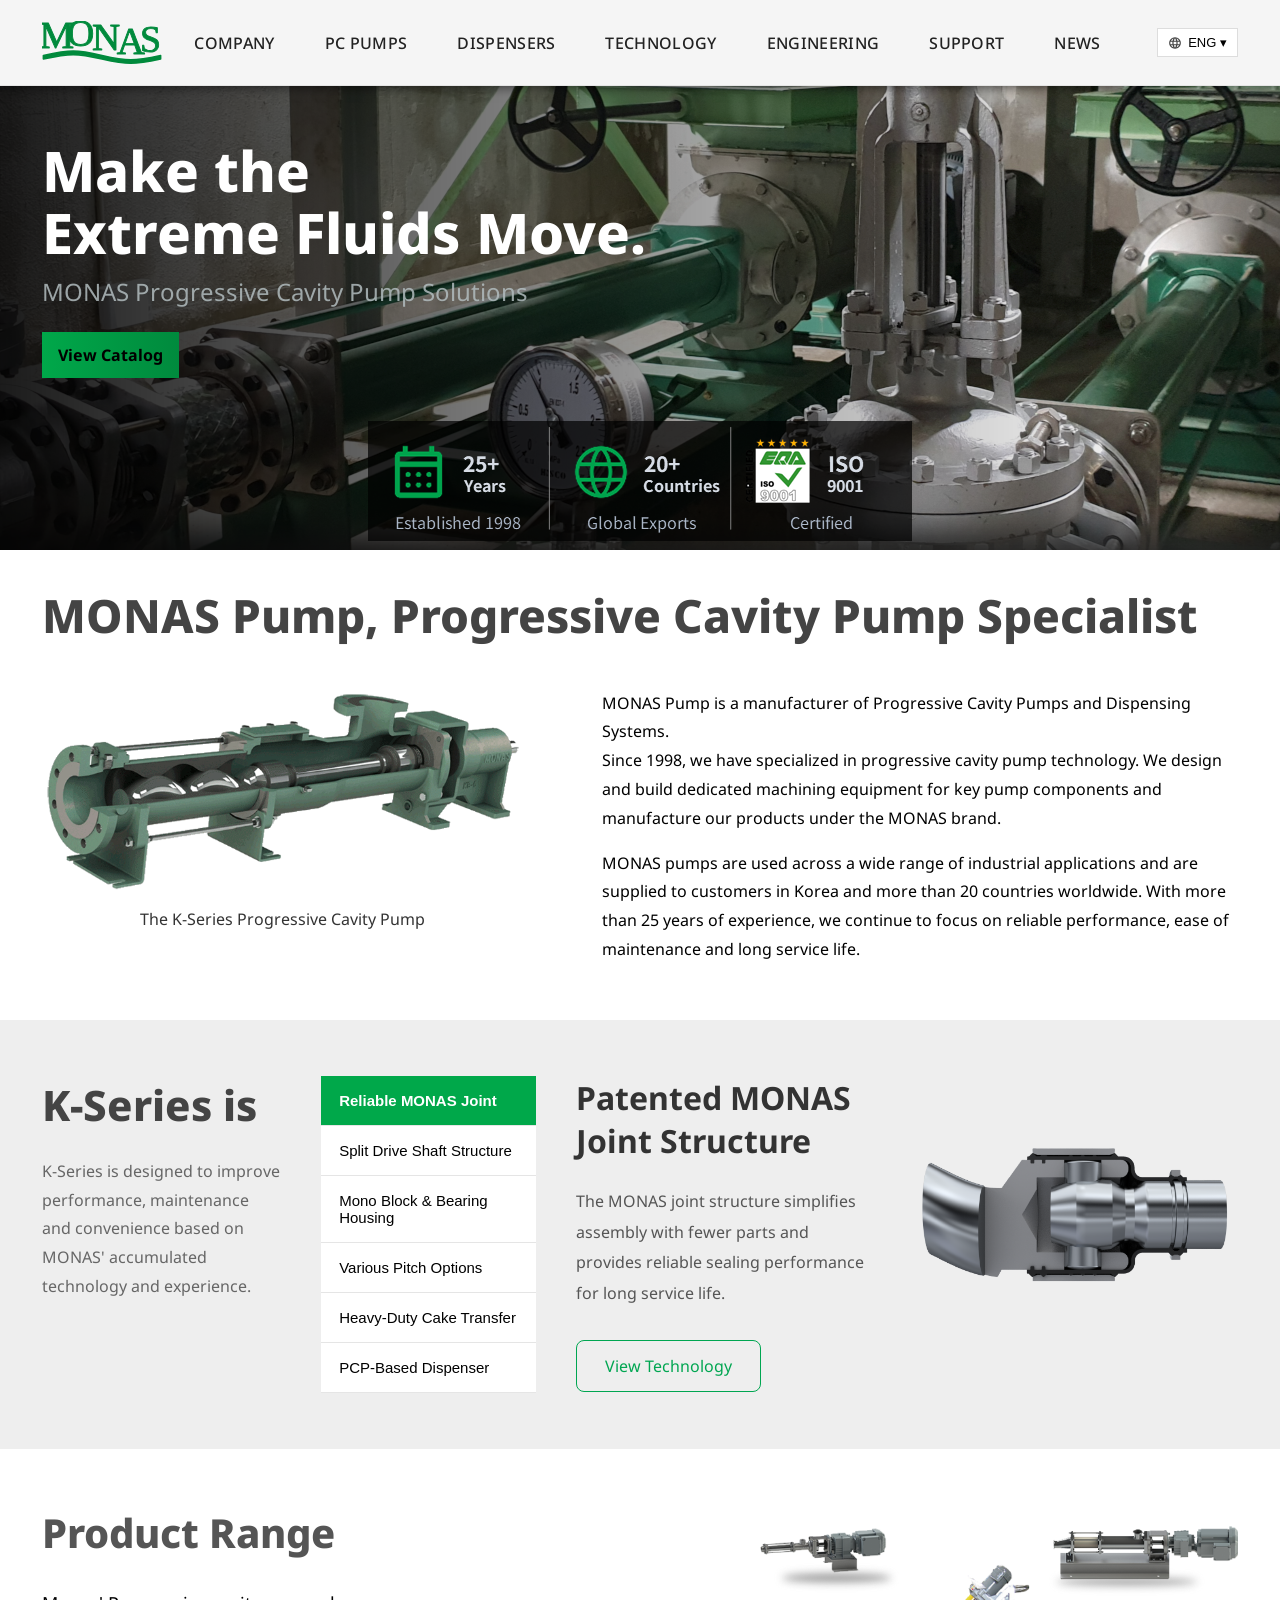
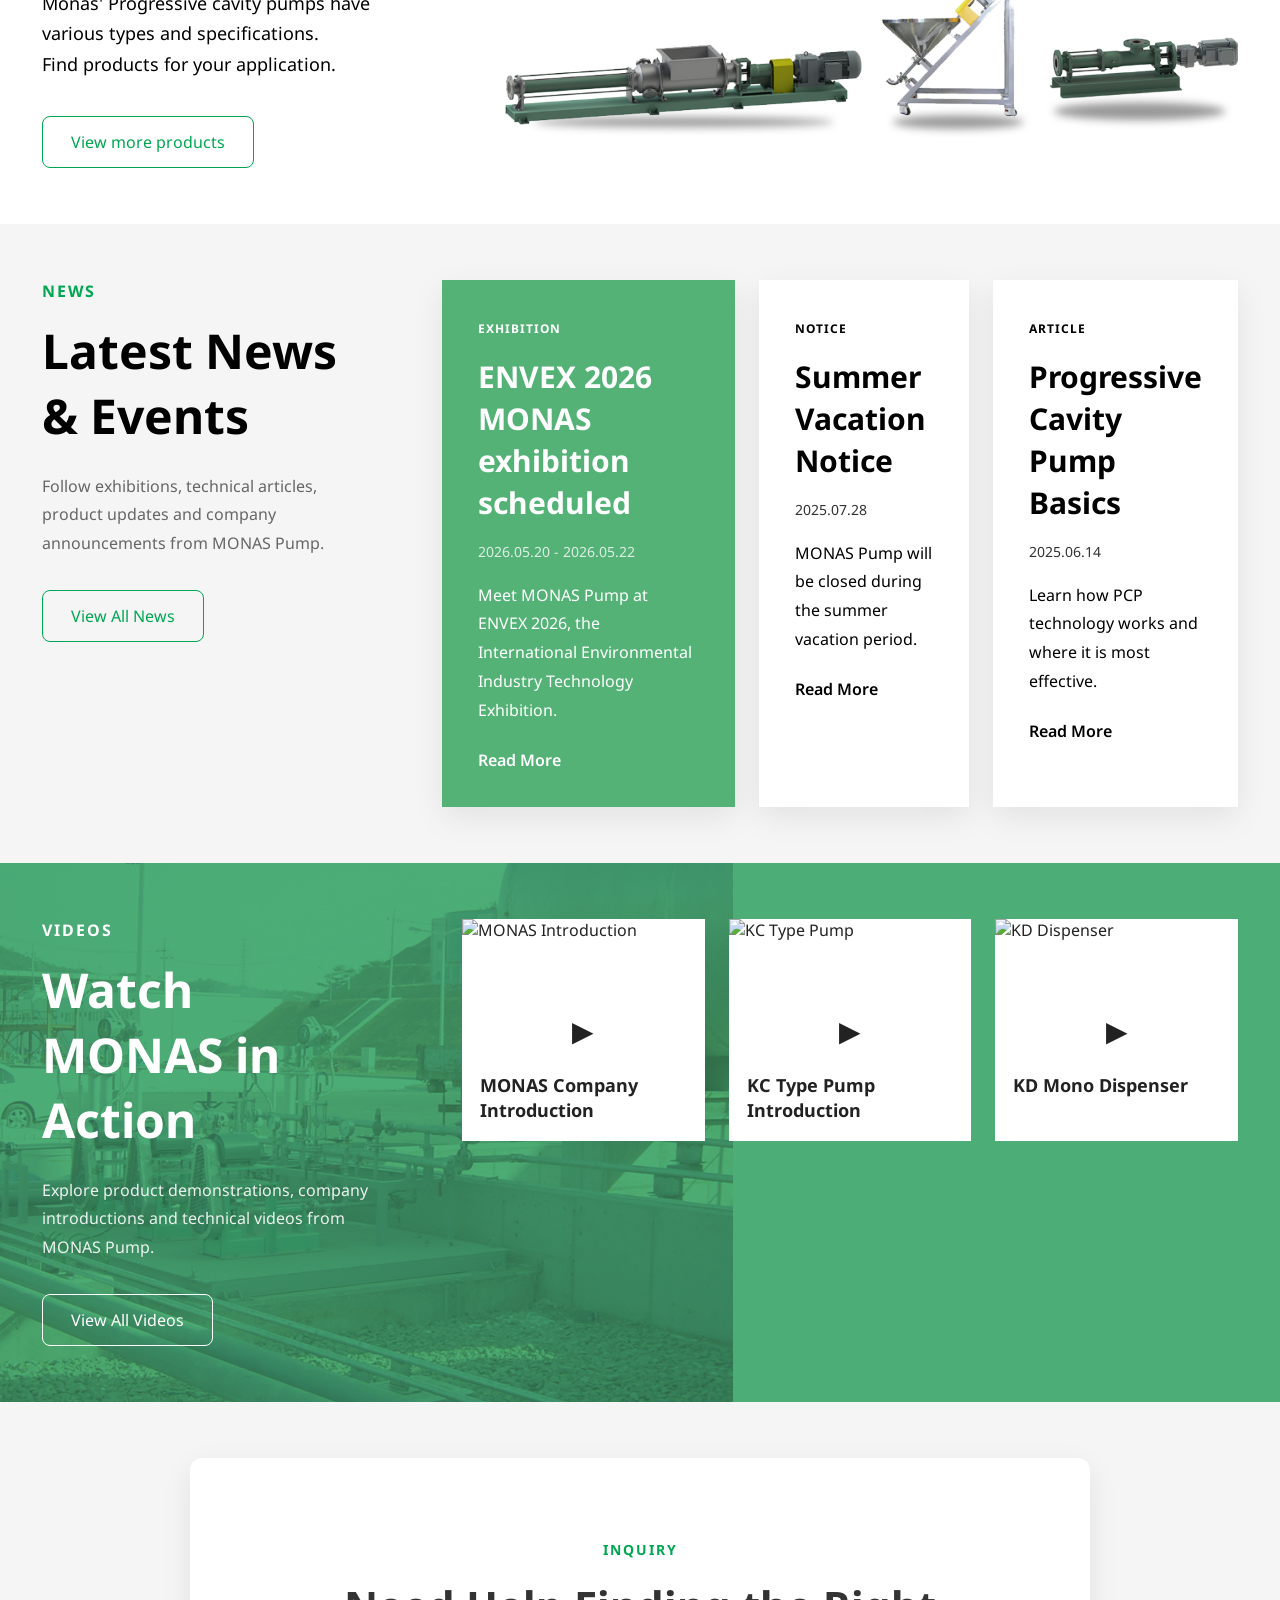
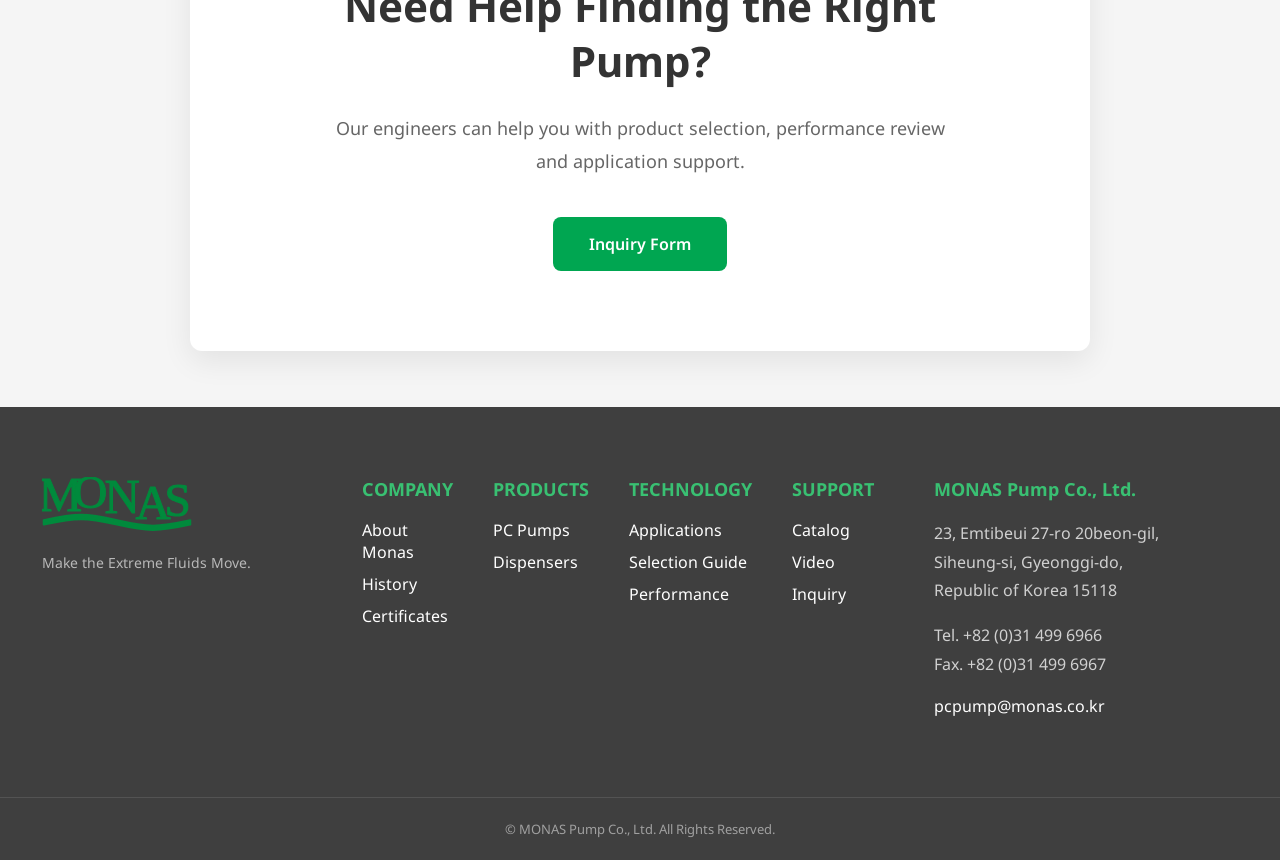
==== commit 94863ad6: "font" ====
--- a/index.html
+++ b/index.html
@@ -1,5 +1,5 @@
 <!DOCTYPE html>
-<html lang="ko">
+<html lang="en">
 <head>
     <meta charset="UTF-8">
     <meta name="viewport" content="width=device-width, initial-scale=1.0">
--- a/assets/css/style.css
+++ b/assets/css/style.css
@@ -55,8 +55,22 @@
   white-space: nowrap;
 }
 
+html[lang="en"] .gnb a {
+  font-size: 16px;
+}
+
+html[lang="ko"] .gnb a {
+  font-size: 18px;
+}
+
 .gnb a:hover {
   color: #008a3d;
+}
+
+.lang-svg {
+  width: 14px;
+  height: 14px;
+  display: block;
 }
 
 .lang-dropdown {
@@ -65,6 +79,9 @@
 }
 
 .lang-btn {
+  display: flex;
+  align-items: center;
+  gap: 6px;
   border: 1px solid #ddd;
   background: #fff;
   padding: 6px 10px;
